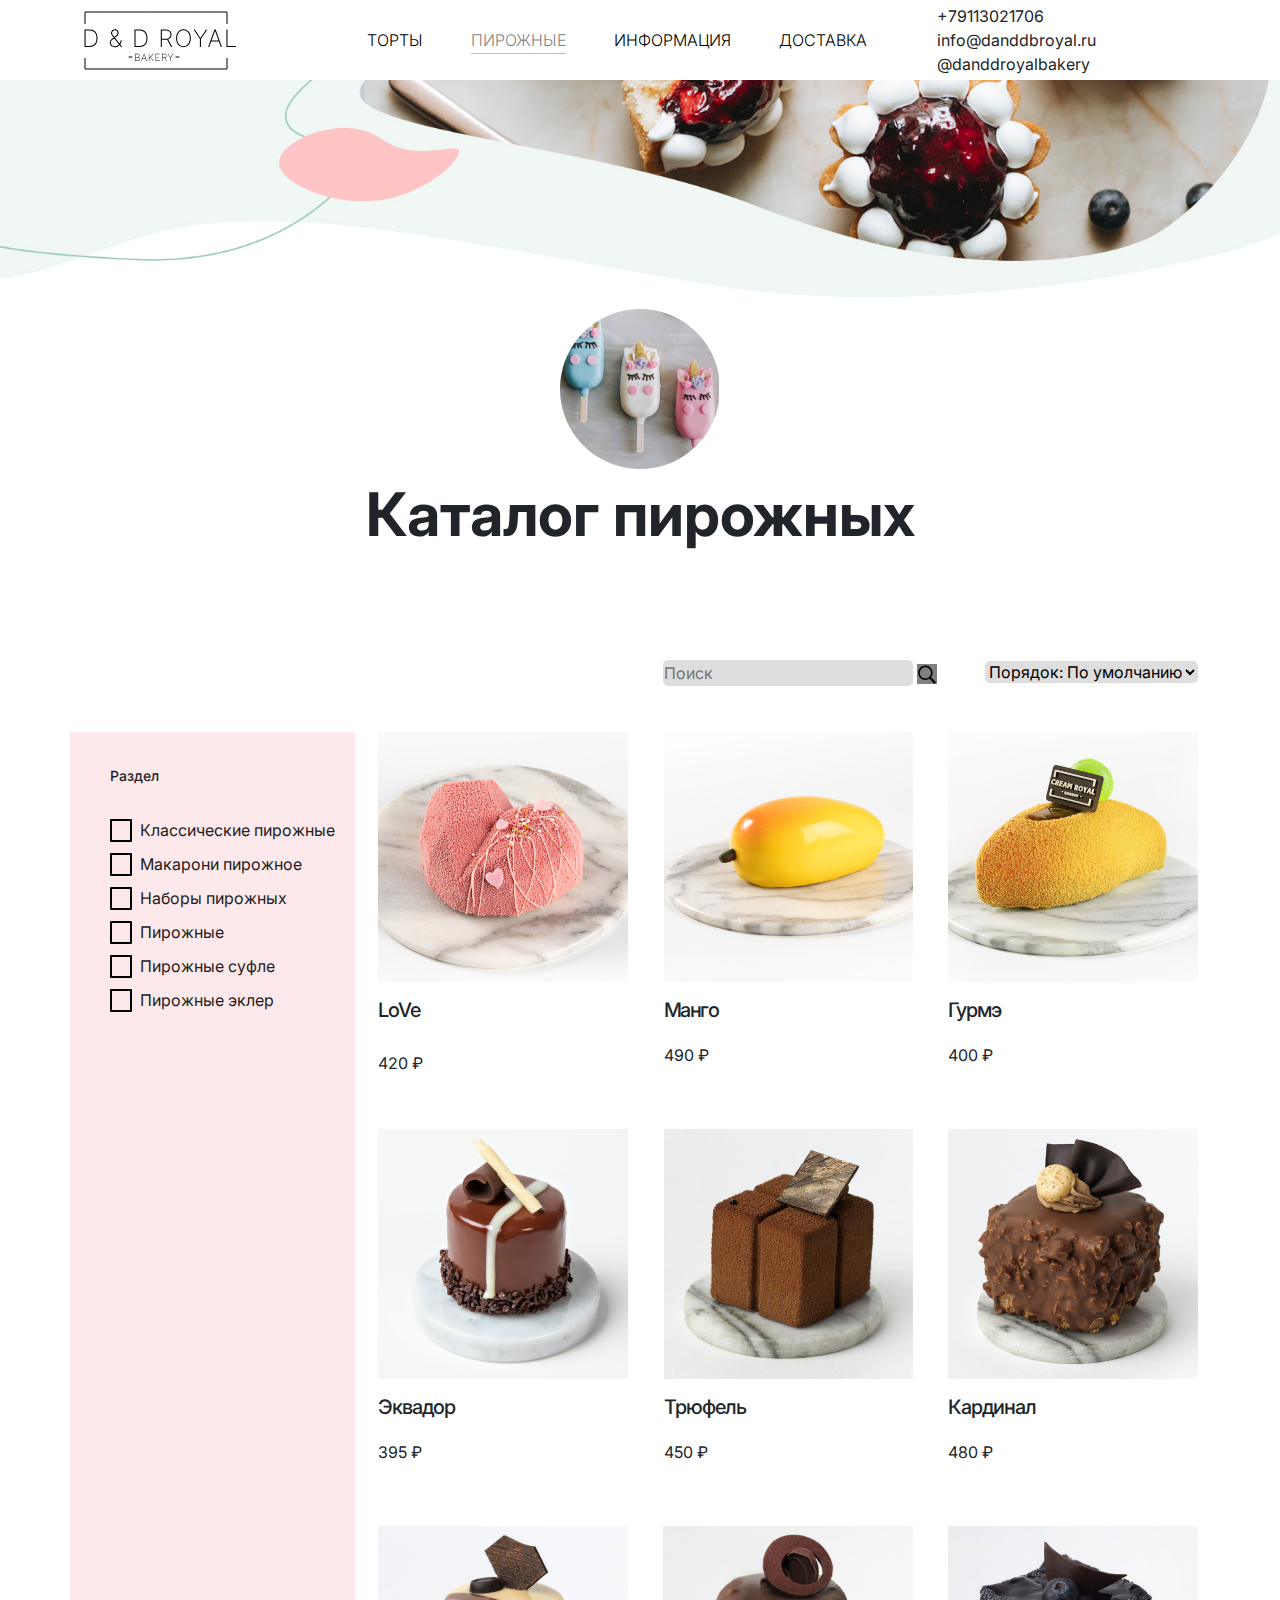
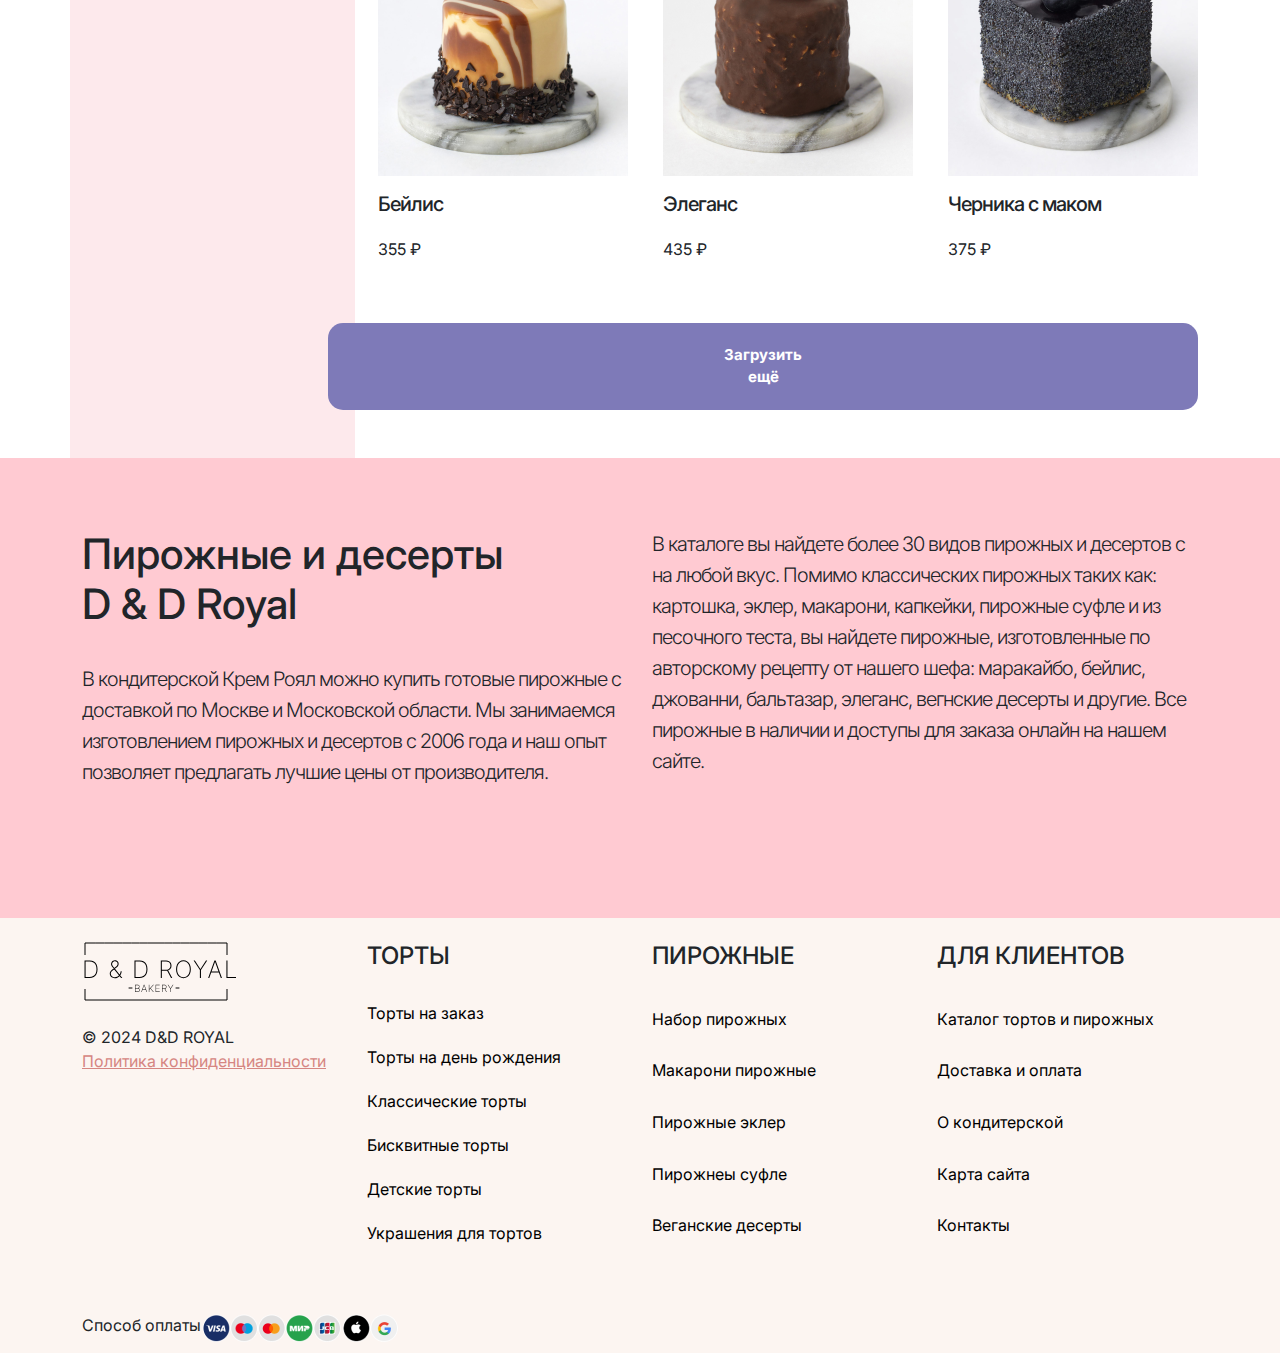
==== cakes.html @ 37ae40f9 "Add files via upload" ====
<!DOCTYPE html>
<html lang="ru">
	<head>
		<meta charset="UTF-8" />
		<meta name="viewport" content="width=device-width, initial-scale=1.0" />
		<title>Пирожные</title>
		<link rel="stylesheet" href="./css/bootstrap.css" />
		<link rel="stylesheet" href="./css/style.css" />
		<link rel="preconnect" href="https://fonts.googleapis.com" />
		<link rel="preconnect" href="https://fonts.gstatic.com" crossorigin />
		<link
			href="https://fonts.googleapis.com/css2?family=Inter:ital,opsz,wght@0,14..32,100..900;1,14..32,100..900&family=Montserrat:ital,wght@0,100..900;1,100..900&family=Poppins:wght@400;500;600;700&family=Roboto:ital,wght@0,100;0,300;0,400;0,500;0,700;0,900;1,100;1,300;1,400;1,500;1,700;1,900&display=swap"
			rel="stylesheet" />
		<link rel="preconnect" href="https://fonts.googleapis.com" />
		<link rel="preconnect" href="https://fonts.gstatic.com" crossorigin />
		<link
			href="https://fonts.googleapis.com/css2?family=Inter:ital,opsz,wght@0,14..32,100..900;1,14..32,100..900&display=swap"
			rel="stylesheet" />
		<style>
			body {
				margin: 0;
			}
		</style>
	</head>
	<body>
		<header>
			<nav>
				<div class="container">
					<div class="row py-1">
						<div class="col-3 align-content-center">
							<a href="index.html">
								<img src="./img/LOGO.svg" alt="" />
							</a>
						</div>
						<div class="col-6 d-flex">
							<div class="d-flex gap-xl-5">
								<a
									id="nav-tort"
									href="torts.html"
									class="text-black text-decoration-none align-content-center my-text fw-light position-relative nav__hover">
									<span id="nav-under-tort"></span> ТОРТЫ</a
								>
								<a
									id="nav-pir"
									href="cakes.html"
									class="text-black text-decoration-none align-content-center my-text fw-light position-relative nav__hover"
									><span id="nav-under-pir_pir"></span>ПИРОЖНЫЕ</a
								>
								<a
									id="nav-info"
									href="information.html"
									class="text-black text-decoration-none align-content-center my-text fw-light position-relative nav__hover"
									><span id="nav-under-info"></span>ИНФОРМАЦИЯ</a
								>
								<a
									id="nav-delivery"
									href="delivery.html"
									class="text-black text-decoration-none align-content-center my-text fw-light position-relative nav__hover"
									><span id="nav-under-delivery"></span>ДОСТАВКА</a
								>
							</div>
						</div>
						<div class="col-3 d-flex">
							<div class="d-grid">
								<p class="mb-0">+79113021706</p>
								<p class="mb-0">info@danddbroyal.ru</p>
								<p class="mb-0">@danddroyalbakery</p>
							</div>
							<div class="d-flex align-items-center justify-content-center ms-3">
								<a href="#!">
									<img src="./img/TG.svg" alt="" />
								</a>
							</div>
						</div>
					</div>
				</div>
			</nav>
		</header>

		<main>
			<div>
				<img class="img" src="img/bg_cakes.jpg" alt="" />
			</div>
			<div class="container">
				<div class="row">
					<div class="col-12 d-flex justify-content-center">
						<img src="img/cakes_title.png" alt="" />
					</div>
					<div class="col-12 fs-60px fw-bold d-flex justify-content-center">
						Каталог пирожных
					</div>

					<div class="col-12 d-flex justify-content-end gap-5 mt-101">
						<div class="">
							<input type="text" name="find" placeholder="Поиск" class="bg__input" />
							<svg
								xmlns="http://www.w3.org/2000/svg"
								x="0px"
								y="0px"
								width="20"
								height="20"
								viewBox="0 0 50 50"
								style="fill: #000000"
								class="svg">
								<path
									d="M 21 4 C 11.082241 4 3 12.082241 3 22 C 3 31.917759 11.082241 40 21 40 C 24.62177 40 27.99231 38.91393 30.820312 37.0625 L 43.378906 49.621094 L 47.621094 45.378906 L 35.224609 32.982422 C 37.581469 29.938384 39 26.13473 39 22 C 39 12.082241 30.917759 4 21 4 z M 21 8 C 28.756241 8 35 14.243759 35 22 C 35 29.756241 28.756241 36 21 36 C 13.243759 36 7 29.756241 7 22 C 7 14.243759 13.243759 8 21 8 z"></path>
							</svg>
						</div>
						<div class="mb-5">
							<select name="filter" id="#!" class="bg__cb">
								<option value="">Порядок: По умолчанию</option>
								<option value="">Цена: по возрастанию</option>
								<option value="">Цена: по убыванию</option>
								<option value="">Название: А-Я</option>
								<option value="">Название: Я-А</option>
								<option value="">Порядок: сперва новые</option>
								<option value="">Порядок: сперва старые</option>
							</select>
						</div>
					</div>
					<div class="col-3 bg-color__cake">
						<h6>Раздел</h6>
						<br />
						<input
							type="checkbox"
							name="bento"
							id="myCheckBox_bento"
							class="custom__cb" />
						<label for="myCheckBox_bento">Классические пирожные</label>
						<br />
						<input
							type="checkbox"
							name="biscuit"
							id="myCheckBox_biscuit"
							class="custom__cb" />
						<label for="myCheckBox_biscuit">Макарони пирожное</label>
						<br />
						<input
							type="checkbox"
							name="children"
							id="myCheckBox_children"
							class="custom__cb" />
						<label for="myCheckBox_children">Наборы пирожных</label>
						<br />
						<input
							type="checkbox"
							name="classic"
							id="myCheckBox_classic"
							class="custom__cb" />
						<label for="myCheckBox_classic">Пирожные</label>
						<br />
						<input
							type="checkbox"
							name="original"
							id="myCheckBox_original"
							class="custom__cb" />
						<label for="myCheckBox_original">Пирожные суфле</label>
						<br />
						<input
							type="checkbox"
							name="cake"
							id="myCheckBox_cake"
							class="custom__cb" />
						<label for="myCheckBox_cake">Пирожные эклер</label>
					</div>
					<div
						class="col-3 width_250 d-grid justify-content-end align-items text-left mb-5">
						<a
							href="#!"
							class="text-dark link-offset-2 link-underline link-underline-opacity-0 width_250">
							<img src="img/cakes_1.png" alt="" />
							<h5 class="mt-3 ls_5">LoVe</h5>
							<h6 class="pt-4 fw-normal">420 ₽</h6>
						</a>
					</div>
					<div
						class="col-3 width_250 d-grid justify-content-end align-items text-left mb-5">
						<a
							href="#!"
							class="text-dark link-offset-2 link-underline link-underline-opacity-0 width_250">
							<img src="img/cakes_2.png" alt="" />
							<h5 class="mt-3 ls_6">Манго</h5>
							<h6 class="mt-4 fw-normal mb-5">490 ₽</h6>
						</a>
					</div>
					<div
						class="col-3 width_250 d-grid justify-content-end align-items text-left mb-5">
						<a
							href="#!"
							class="text-dark link-offset-2 link-underline link-underline-opacity-0 width_250">
							<img src="img/cakes_3.png" alt="" />
							<h5 class="mt-3 ls_5">Гурмэ</h5>
							<h6 class="mt-4 fw-normal mb-5">400 ₽</h6>
						</a>
					</div>
					<div class="col-3 bg-color__cake"></div>
					<div
						class="col-3 width_250 d-grid justify-content-end align-items text-left mb-5">
						<a
							href="#!"
							class="text-dark link-offset-2 link-underline link-underline-opacity-0 width_250">
							<img src="img/cakes_4.png" alt="" />
							<h5 class="mt-3 ls_5">Эквадор</h5>
							<h6 class="mt-4 fw-normal mb-5">395 ₽</h6>
						</a>
					</div>
					<div
						class="col-3 width_250 d-grid justify-content-end align-items text-left mb-5">
						<a
							href="#!"
							class="text-dark link-offset-2 link-underline link-underline-opacity-0 width_250">
							<img src="img/cakes_5.png" alt="" />
							<h5 class="mt-3 ls_5">Трюфель</h5>
							<h6 class="mt-4 fw-normal mb-5">450 ₽</h6>
						</a>
					</div>
					<div
						class="col-3 width_250 d-grid justify-content-end align-items text-left mb-5">
						<a
							href="#!"
							class="text-dark link-offset-2 link-underline link-underline-opacity-0 width_250">
							<img src="img/cakes_6.png" alt="" />
							<h5 class="mt-3 ls_5">Кардинал</h5>
							<h6 class="mt-4 fw-normal mb-5">480 ₽</h6>
						</a>
					</div>
					<div class="col-3 bg-color__cake"></div>
					<div
						class="col-3 width_250 d-grid justify-content-end align-items text-left mb-5">
						<a
							href="#!"
							class="text-dark link-offset-2 link-underline link-underline-opacity-0 width_250">
							<img src="img/cakes_7.png" alt="" />
							<h5 class="mt-3 ls_5">Бейлис</h5>
							<h6 class="mt-4 fw-normal mb-5">355 ₽</h6>
						</a>
					</div>
					<div
						class="col-3 width_250 d-grid justify-content-end align-items text-left mb-5">
						<a
							href="#!"
							class="text-dark link-offset-2 link-underline link-underline-opacity-0 width_250">
							<img src="img/cakes_8.png" alt="" />
							<h5 class="mt-3 ls_5">Элеганс</h5>
							<h6 class="mt-4 fw-normal mb-5">435 ₽</h6>
						</a>
					</div>
					<div
						class="col-3 width_250 d-grid justify-content-end align-items text-left mb-5">
						<a
							href="#!"
							class="text-dark link-offset-2 link-underline link-underline-opacity-0 width_250">
							<img src="img/cakes_9.png" alt="" />
							<h5 class="mt-3 ls_5">Черника с маком</h5>
							<h6 class="mt-4 fw-normal mb-5">375 ₽</h6>
						</a>
					</div>
					<div class="col-3 bg-color__cake"></div>
					<div class="col-9 d-flex justify-content-end mb-5">
						<button class="btn_stil">Загрузить ещё</button>
					</div>
				</div>
			</div>
		</main>
		<section class="bg__ready pb-122">
			<div class="container">
				<div class="row">
					<div class="col-6">
						<h2 class="ready__title">Пирожные и десерты <br />D & D Royal</h2>
						<h5 class="ready__text__left fs-5 ls_5">
							В кондитерской Крем Роял можно купить готовые пирожные с доставкой по
							Москве и Московской области. Мы занимаемся изготовлением пирожных и
							десертов с 2006 года и наш опыт позволяет предлагать лучшие цены от
							производителя.
						</h5>
					</div>
					<div class="col-6">
						<h5 class="ready__text__right fs-5 ls_5">
							В каталоге вы найдете более 30 видов пирожных и десертов с на любой
							вкус. Помимо классических пирожных таких как: картошка, эклер, макарони,
							капкейки, пирожные суфле и из песочного теста, вы найдете пирожные,
							изготовленные по авторскому рецепту от нашего шефа: маракайбо, бейлис,
							джованни, бальтазар, элеганс, вегнские десерты и другие. Все пирожные в
							наличии и доступы для заказа онлайн на нашем сайте.
						</h5>
					</div>
				</div>
			</div>
		</section>
		<footer class="bg_footer pt-4">
			<div class="container">
				<div class="row">
					<div class="col-3">
						<a href="index.html">
							<img class="mb-4" src="./img/LOGO.svg" alt="" />
						</a>
						<p class="m-0">© 2024 D&D ROYAL</p>
						<a class="color__pol" href="#!">Политика конфиденциальности</a>
					</div>
					<div class="col-3 d-grid">
						<h4 class="mb-6">ТОРТЫ</h4>
						<a class="mb-7 text-black text-decoration-none" href="">Торты на заказ</a>
						<a class="mb-7 text-black text-decoration-none" href=""
							>Торты на день рождения</a
						>
						<a class="mb-7 text-black text-decoration-none" href=""
							>Классические торты</a
						>
						<a class="mb-7 text-black text-decoration-none" href="">Бисквитные торты</a>
						<a class="mb-7 text-black text-decoration-none" href="">Детские торты</a>
						<a class="mb-7 text-black text-decoration-none" href=""
							>Украшения для тортов</a
						>
					</div>
					<div class="col-3 d-grid">
						<h4>ПИРОЖНЫЕ</h4>
						<a class="text-black text-decoration-none" href="">Набор пирожных</a>
						<a class="text-black text-decoration-none" href="">Макарони пирожные</a>
						<a class="text-black text-decoration-none" href="">Пирожные эклер</a>
						<a class="text-black text-decoration-none" href="">Пирожнеы суфле</a>
						<a class="text-black text-decoration-none" href="">Веганские десерты</a>
					</div>
					<div class="col-3 d-grid">
						<h4>ДЛЯ КЛИЕНТОВ</h4>
						<a class="text-black text-decoration-none" href=""
							>Каталог тортов и пирожных</a
						>
						<a class="text-black text-decoration-none" href="">Доставка и оплата</a>
						<a class="text-black text-decoration-none" href="">О кондитерской</a>
						<a class="text-black text-decoration-none" href="">Карта сайта</a>
						<a class="text-black text-decoration-none" href="">Контакты</a>
					</div>
					<div class="col-12 d-flex mt-5">
						<p>Способ оплаты</p>
						<a href=""><img src="./img/pay.png" alt="" /></a>
					</div>
				</div>
			</div>
		</footer>
		<script src="./js/main.js"></script>
	</body>
</html>
---- css/style.css ----
.my-text {
	font-family: "Inter", sans-serif;
}

body {
	font-family: "Inter", sans-serif !important;
}

.text-xl-my {
	font-size: 64px;
}

.text-main {
	letter-spacing: 2px;
	line-height: 29px;
	color: #361d18;
	font-weight: 600;
}

.background-color {
	background-color: #b1afd8;
}

.button {
	background-color: #d68682;

	&:hover {
		transition: ease 0.5s;
		opacity: 0.7;

		transform: scale(2, 0.5);
	}
}

.ps-6 {
	padding-left: 80px !important;
}

.mt-189 {
	margin-top: 189px;
}

.mt-140 {
	margin-top: 140px;
}

.pb-164 {
	padding-bottom: 164px;
}

.img {
	top: 10px;
}

.underline-relative {
	position: relative;
}

.px-6 {
	padding-right: 92.5px;
	padding-left: 92.5px;
}

.underline-left {
	top: 60px;
	left: -90px;
	position: absolute;
	height: 3px;
	width: 276px;
	background-color: #7e7ab8;
}

.underline-right {
	top: 60px;
	left: -95px;
	position: absolute;
	height: 3px;
	width: 310px;
	background-color: #acacac;
}

.fw-light_css {
	font-weight: 300;
}

.nav__hover {
	position: relative;
	transition: opacity 0.3s ease;

	&:hover {
		opacity: 0.5;
	}
}

.underline__nav {
	transition: transform 0.5s ease;
	transition: opacity 0.5s ease;
	opacity: 0.1;
	position: absolute;
	top: 44px;
	left: 0px;
	height: 1px;
	background-color: #000000;
}

.test {
	display: none;
}

.pb-150 {
	padding-bottom: 150px;
}

.work__love__color {
	background-color: #fde9ec;
}

.pt-6 {
	padding-top: 81px;
}

.fs-7 {
	font-size: 48px;
	margin-bottom: 116px;
}

.fs-7px {
	font-size: 48px;
}

.me-6 {
	margin-right: 68px;
	margin-top: 20px;
}

.fs-16 {
	font-size: 16px;
}

.fs-24 {
	font-size: 24px;
}

.ms-100 {
	margin-left: 155px;
}

.me-100 {
	margin-right: 71px;
}

.mt-20 {
	margin-top: 20px !important;
}

.bottom-20 {
	top: -60px;
}

.pb-6 {
	padding-bottom: 60px;
}

.ms-150 {
	margin-left: 150px;
}

.mt-150 {
	margin-top: 180px;
}

.mt-60 {
	margin-top: 60px;
}

.pb-134 {
	padding-bottom: 134px;
}

.pos {
	left: 187px;
	top: -42px;
	padding-left: 34px;
	padding-right: 34px;
	padding-top: 25px;
	padding-bottom: 25px;
	border-radius: 100px;
}

.mt-101 {
	margin-top: 101px;
}

.create__cake {
	padding-right: 65px;
	padding-left: 65px;
	padding-top: 21px;
	padding-bottom: 21px;
	background-color: #7e7ab8;
	font-weight: bold;
	font-size: 15px;
	color: #fff;
	border-radius: 25px;
}

.pb-design {
	padding-bottom: 50px;
}

.pb-design_2 {
	padding-bottom: 59px;
}

.pb-design_3 {
	padding-bottom: 59px;
}

.mb-118 {
	margin-bottom: 118px;
}

.bg_color__nubmer {
	background-color: #ffcad2;
}
.input__tel {
	padding: 21px 456px 21px 24px;
	border-radius: 5px;
	border: none;
	background-color: #fff;
}

.input__btn {
	padding: 21px 56px;
	border-radius: 10px;
	border: none;
	background-color: #fff;
	font-weight: bold;
}

.pt-88 {
	padding-top: 88px;
}

.pb-79 {
	padding-bottom: 79px;
}

.mb-6 {
	margin-bottom: 30px;
}

.mb-7 {
	margin-bottom: 20px;
}

.color__pol {
	color: #d68682;
}

.img {
	width: 100%;
}

.fs-60px {
	font-size: 60px;
}

.svg {
	background-color: gray;
}

.bg__input {
	background-color: rgba(190, 190, 190, 0.5);
	border: 0px;
	padding: 1px 1px;
	border-radius: 5px;
}

.bg__cb {
	background-color: rgba(190, 190, 190, 0.5);
	border: 0px;

	border-radius: 5px;
}

.bg-color__cake {
	background-color: #fde9ec;
}

.custom__cb {
	display: none;
}

.custom__cb + label {
	margin-left: 28px;
	position: relative;
	padding-left: 30px;
	height: 10px;
	display: flex;
	align-items: center;
	color: #222121;
	cursor: pointer;
	user-select: none;
}

.custom__cb + label:before {
	content: "";
	position: absolute;
	left: 0;
	top: -1;
	width: 1.4em;
	height: 1.4em;
	border: 2px solid #000000;
	border-radius: 1px;
}

.custom__cb:checked + label::before {
	border-color: #222121;
	background-image: url(/img/check.svg);
	background-size: contain;
}

.bg-color__cake > h6 {
	margin-top: 36px;
	margin-bottom: 17px;
	margin-left: 28px;
	font-size: 14px;
	font-weight: 500;
}

.ls_5 {
	letter-spacing: -1px;
}

.ls_6 {
	letter-spacing: -1.6px;
}

.btn_stil {
	background-color: #7e7ab8;
	color: #ffffff;
	font-weight: bold;
	font-size: 15px;
	padding: 21px 396px;
	border: none;
	border-radius: 15px;
}

.bg__ready {
	background-color: #ffcad2;
}

.ready__title {
	margin-top: 71px;
	font-size: 42px;
}

.ready__text__left {
	text-align: left;
	line-height: 155%;
	margin-top: 35px;
	font-size: 20px;
	font-weight: 300;
}

.ready__text__right {
	margin-top: 71px;
	line-height: 155%;
	font-size: 20px;
	font-weight: 300;
}

.pb-122 {
	padding-bottom: 122px;
}

.width_250 {
	height: 349px;
}

.mt-280 {
	margin-top: 280px;
}

.fz-52 {
	font-size: 52px;
	font-weight: bold;
	letter-spacing: 3%;
	line-height: 70px;
}

.mb-80 {
	margin-bottom: 40px;
}

.we__proiz {
	font-size: 22px;
	color: #fff;
	font-weight: 200;
	margin-bottom: 104px;
	line-height: 40px;
}

.btn__info {
	text-decoration: none;
	color: #fff;
	border: 1px solid white;
	border-radius: 10px;
	padding: 18px 60px;
	font-size: 15px;
	font-weight: 300;
}

.mb-157 {
	margin-bottom: 157px;
}

.mt-148 {
	margin-top: 148px;
}

.mt-218 {
	margin-top: 218px;
}

.mr-150 {
	margin-right: 150px;
}

.mb-28 {
	margin-bottom: 28px;
}

.mt-27 {
	margin-top: 28px;
}

.mt-220 {
	margin-top: 220px;
}

.img_bottom {
	left: 120px;
	top: 380px;
}

.img_right {
	top: 100px;
	left: 370px;
}

.mt-128 {
	margin-top: 128px;
}

.mb-180 {
	margin-bottom: 180px;
}

.bg_footer {
	background-color: #f8e6da62;
}

.mt-180 {
	margin-top: 180px;
}

.mt-74 {
	margin-top: 74px;
}

/*		MODAL		*/
.cakes__title {
	font-size: 24px;
	font-weight: bold;
	letter-spacing: 0px;
}

.cakes__article {
	font-size: 14px;
	color: gray;
	font-weight: 300;
}

.cakes__costs {
	font-size: 20px;
	font-weight: 300;
}

.cakes__btn {
	background-color: #7e7ab8;
	border: 0;
	border-radius: 25px;
	padding: 15px 30px;
	color: #fff;
	font-weight: bold;
	font-size: 14px;
}

.cakes__title__text {
	font-size: 16px;
	font-weight: 300;
	letter-spacing: -1px;
}

.cakes__ves {
	font-size: 16px;
	font-weight: bold;
	letter-spacing: -1px;
}

.cakes__text__bzh {
	font-size: 16px;
	font-weight: 300;
}

.cakes__sotav {
	font-size: 14px;
	font-weight: bold;
	letter-spacing: -1px;
}

.cakes__sostav__text {
	font-size: 14px;
	font-weight: 300;
	letter-spacing: 0;
	color: black;
}
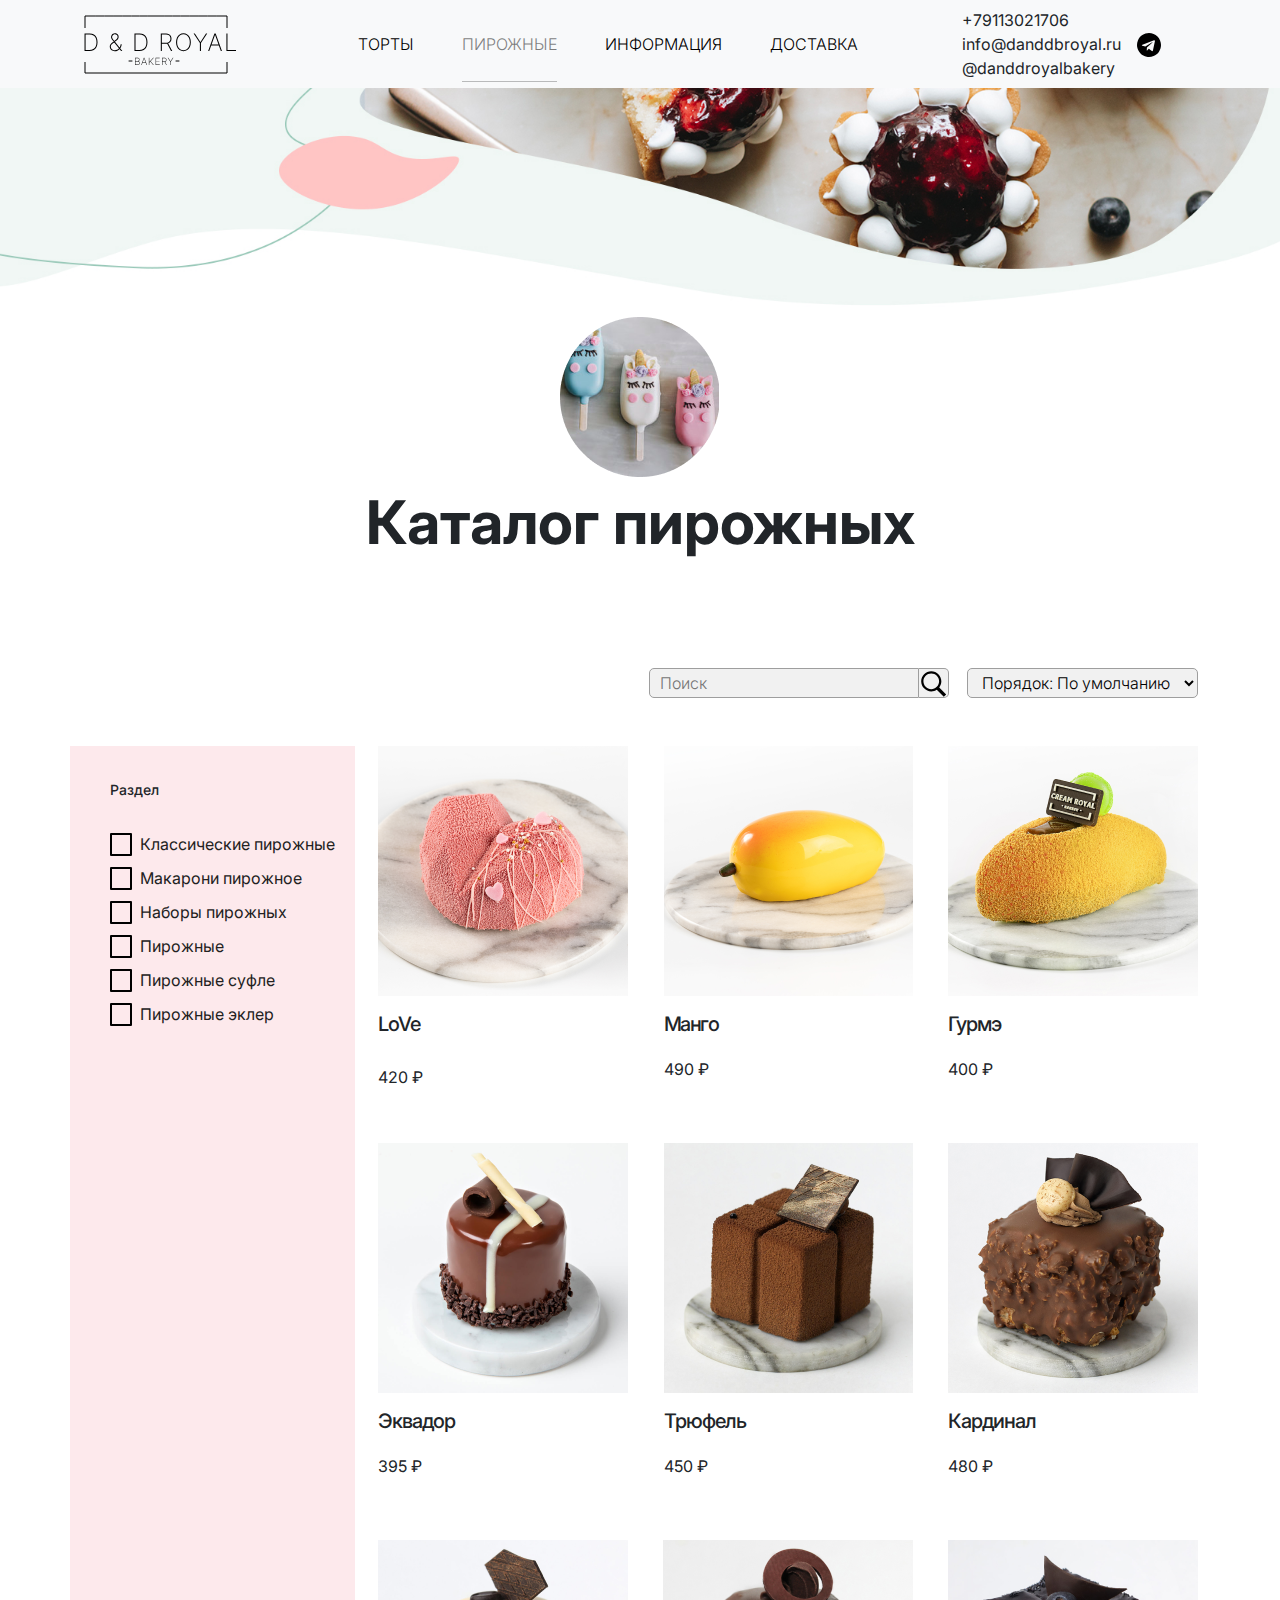
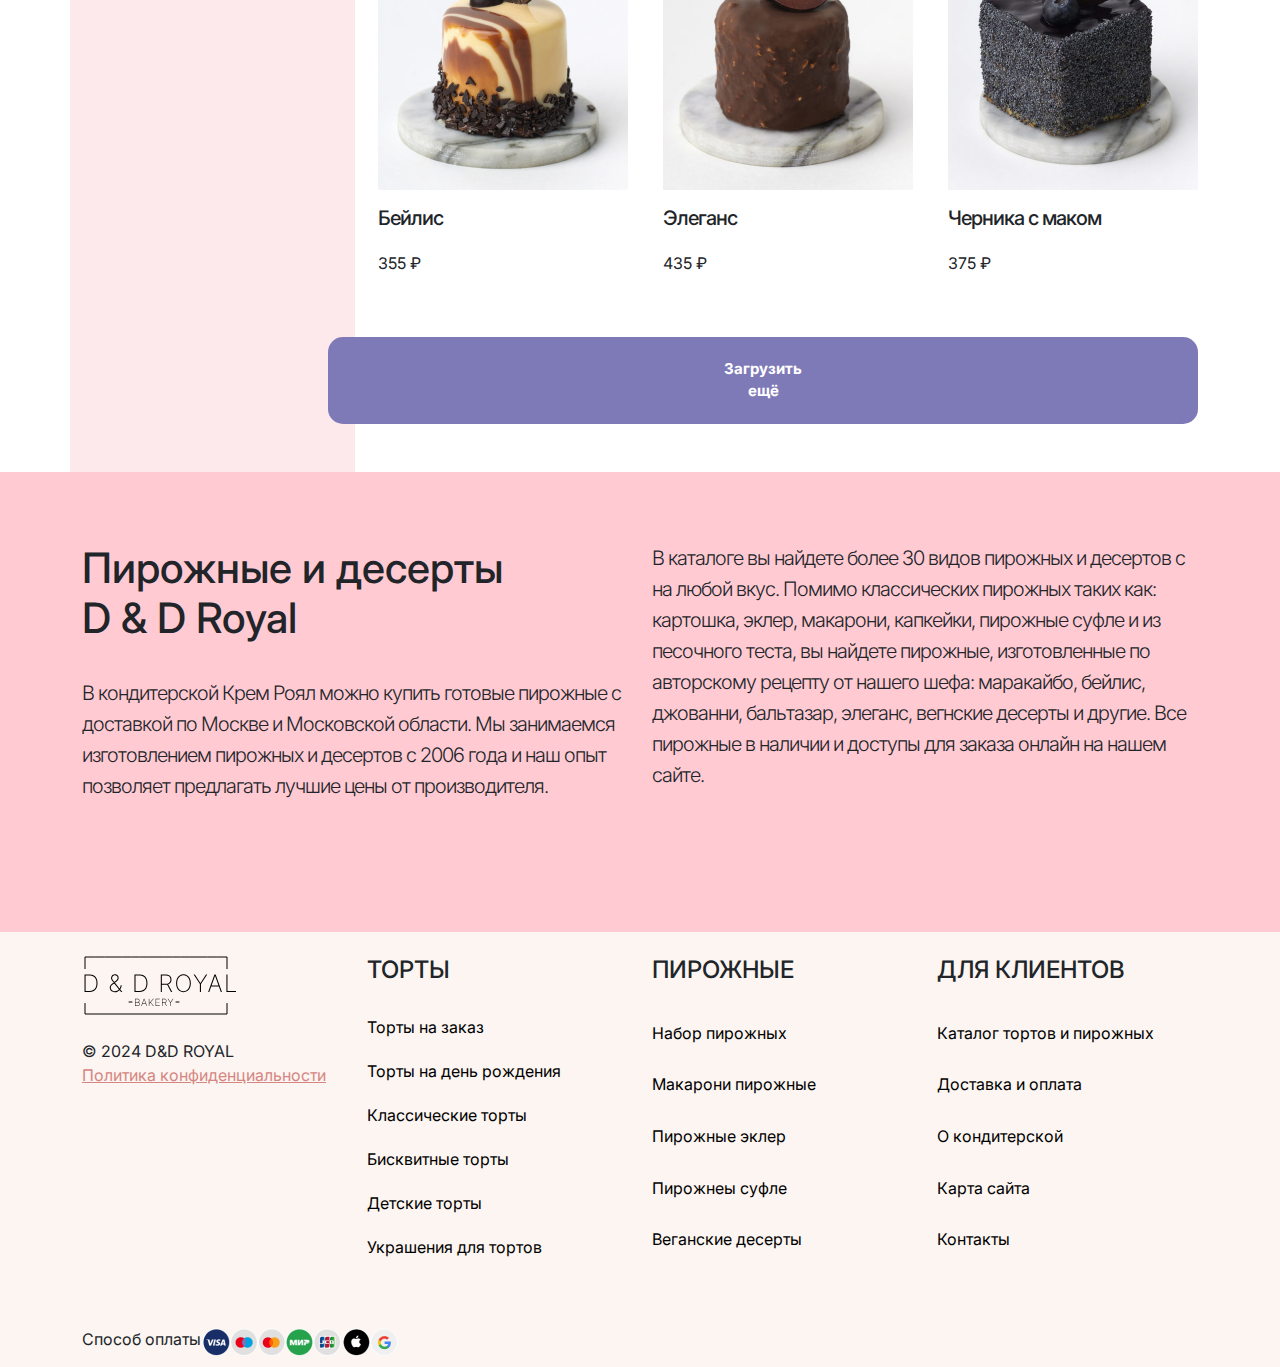
==== commit 9dce19c2: "Add files via upload" ====
--- a/cakes.html
+++ b/cakes.html
@@ -24,52 +24,74 @@
 	</head>
 	<body>
 		<header>
-			<nav>
-				<div class="container">
-					<div class="row py-1">
-						<div class="col-3 align-content-center">
-							<a href="index.html">
-								<img src="./img/LOGO.svg" alt="" />
-							</a>
+			<nav class="navbar navbar-expand-lg bg-light">
+				<div class="container-fluid container">
+					<a class="navbar-brand" href="index.html">
+						<img src="./img/LOGO.svg" alt="" />
+					</a>
+					<button
+						class="navbar-toggler"
+						type="button"
+						data-bs-toggle="collapse"
+						data-bs-target="#navbarSupportedContent"
+						aria-controls="navbarSupportedContent"
+						aria-expanded="false"
+						aria-label="Переключатель навигации">
+						<span class="navbar-toggler-icon"></span>
+					</button>
+					<div class="collapse navbar-collapse" id="navbarSupportedContent">
+						<div class="mx-auto">
+							<ul class="navbar-nav gap-5">
+								<li class="nav-item d-flex justify-content-center">
+									<a
+										aria-current="page"
+										id="nav-tort"
+										href="torts.html"
+										class="active text-black text-decoration-none align-content-center my-text fw-light position-relative nav__hover">
+										<span id="nav-under-tort"></span> ТОРТЫ</a
+									>
+								</li>
+								<li class="nav-item d-flex justify-content-center">
+									<a
+										aria-current="page"
+										id="nav-pir"
+										href="cakes.html"
+										class="active text-black text-decoration-none align-content-center my-text fw-light position-relative nav__hover"
+										><span id="nav-under-pir_pir"></span>ПИРОЖНЫЕ</a
+									>
+								</li>
+								<li class="nav-item d-flex justify-content-center">
+									<a
+										aria-current="page"
+										id="nav-info"
+										href="information.html"
+										class="active text-black text-decoration-none align-content-center my-text fw-light position-relative nav__hover"
+										><span id="nav-under-info"></span>ИНФОРМАЦИЯ</a
+									>
+								</li>
+								<li class="nav-item d-flex justify-content-center">
+									<a
+										aria-current="page"
+										id="nav-delivery"
+										href="delivery.html"
+										class="active text-black text-decoration-none align-content-center my-text fw-light position-relative nav__hover"
+										><span id="nav-under-delivery"></span>ДОСТАВКА</a
+									>
+								</li>
+							</ul>
 						</div>
-						<div class="col-6 d-flex">
-							<div class="d-flex gap-xl-5">
-								<a
-									id="nav-tort"
-									href="torts.html"
-									class="text-black text-decoration-none align-content-center my-text fw-light position-relative nav__hover">
-									<span id="nav-under-tort"></span> ТОРТЫ</a
-								>
-								<a
-									id="nav-pir"
-									href="cakes.html"
-									class="text-black text-decoration-none align-content-center my-text fw-light position-relative nav__hover"
-									><span id="nav-under-pir_pir"></span>ПИРОЖНЫЕ</a
-								>
-								<a
-									id="nav-info"
-									href="information.html"
-									class="text-black text-decoration-none align-content-center my-text fw-light position-relative nav__hover"
-									><span id="nav-under-info"></span>ИНФОРМАЦИЯ</a
-								>
-								<a
-									id="nav-delivery"
-									href="delivery.html"
-									class="text-black text-decoration-none align-content-center my-text fw-light position-relative nav__hover"
-									><span id="nav-under-delivery"></span>ДОСТАВКА</a
-								>
-							</div>
-						</div>
-						<div class="col-3 d-flex">
-							<div class="d-grid">
-								<p class="mb-0">+79113021706</p>
-								<p class="mb-0">info@danddbroyal.ru</p>
-								<p class="mb-0">@danddroyalbakery</p>
-							</div>
-							<div class="d-flex align-items-center justify-content-center ms-3">
-								<a href="#!">
-									<img src="./img/TG.svg" alt="" />
-								</a>
+						<div class="col-3 info">
+							<div class="d-flex">
+								<div class="d-grid">
+									<p class="mb-0">+79113021706</p>
+									<p class="mb-0">info@danddbroyal.ru</p>
+									<p class="mb-0">@danddroyalbakery</p>
+								</div>
+								<div class="d-flex align-items-center justify-content-center ms-3">
+									<a href="#!">
+										<img src="./img/TG.svg" alt="" />
+									</a>
+								</div>
 							</div>
 						</div>
 					</div>
@@ -101,7 +123,7 @@
 								height="20"
 								viewBox="0 0 50 50"
 								style="fill: #000000"
-								class="svg">
+								class="bg__input__svg">
 								<path
 									d="M 21 4 C 11.082241 4 3 12.082241 3 22 C 3 31.917759 11.082241 40 21 40 C 24.62177 40 27.99231 38.91393 30.820312 37.0625 L 43.378906 49.621094 L 47.621094 45.378906 L 35.224609 32.982422 C 37.581469 29.938384 39 26.13473 39 22 C 39 12.082241 30.917759 4 21 4 z M 21 8 C 28.756241 8 35 14.243759 35 22 C 35 29.756241 28.756241 36 21 36 C 13.243759 36 7 29.756241 7 22 C 7 14.243759 13.243759 8 21 8 z"></path>
 							</svg>
@@ -338,5 +360,6 @@
 			</div>
 		</footer>
 		<script src="./js/main.js"></script>
+		<script src="https://cdn.jsdelivr.net/npm/bootstrap@5.2.3/dist/js/bootstrap.bundle.min.js"></script>
 	</body>
 </html>
--- a/css/style.css
+++ b/css/style.css
@@ -137,6 +137,10 @@
 	font-size: 16px;
 }
 
+.fs-18 {
+	font-size: 18px;
+}
+
 .fs-24 {
 	font-size: 24px;
 }
@@ -188,7 +192,7 @@
 }
 
 .mt-101 {
-	margin-top: 101px;
+	margin-top: 101px !important;
 }
 
 .create__cake {
@@ -218,6 +222,21 @@
 .mb-118 {
 	margin-bottom: 118px;
 }
+.mb-100 {
+	margin-bottom: 100px;
+}
+
+.mb-237 {
+	margin-bottom: 237px;
+}
+
+.lh-160 {
+	line-height: 160%;
+}
+
+.fs-26 {
+	font-size: 26px;
+}
 
 .bg_color__nubmer {
 	background-color: #ffcad2;
@@ -265,22 +284,34 @@
 	font-size: 60px;
 }
 
-.svg {
-	background-color: gray;
-}
-
 .bg__input {
-	background-color: rgba(190, 190, 190, 0.5);
-	border: 0px;
-	padding: 1px 1px;
+	background-color: rgba(237, 237, 237, 0.796);
+	border: 1px solid rgb(158, 158, 158);
+	padding: 2px 10px;
+	border-start-start-radius: 5px;
+	border-end-start-radius: 5px;
+	font-weight: 300;
+}
+
+.bg__input__svg {
+	background-color: rgba(237, 237, 237, 0.796);
+	position: absolute;
+	width: 30px;
+	height: 30px;
+	border-right: 1px solid rgb(158, 158, 158);
+	border-top: 1px solid rgb(158, 158, 158);
+	border-bottom: 1px solid rgb(158, 158, 158);
+	border-end-end-radius: 5px;
+	border-start-end-radius: 5px;
+}
+
+.bg__cb {
+	background-color: rgba(237, 237, 237, 0.796);
+	border: 1px solid rgb(158, 158, 158);
+	padding: 2px 10px;
 	border-radius: 5px;
-}
-
-.bg__cb {
-	background-color: rgba(190, 190, 190, 0.5);
-	border: 0px;
-
-	border-radius: 5px;
+	font-weight: 300;
+	height: 30px;
 }
 
 .bg-color__cake {
@@ -332,6 +363,13 @@
 	letter-spacing: -1px;
 }
 
+.ls-2 {
+	letter-spacing: 2px;
+}
+
+.sp-4 {
+	word-spacing: 4px;
+}
 .ls_6 {
 	letter-spacing: -1.6px;
 }
@@ -427,6 +465,10 @@
 	margin-right: 150px;
 }
 
+.mb-57 {
+	margin-bottom: 57px;
+}
+
 .mb-28 {
 	margin-bottom: 28px;
 }
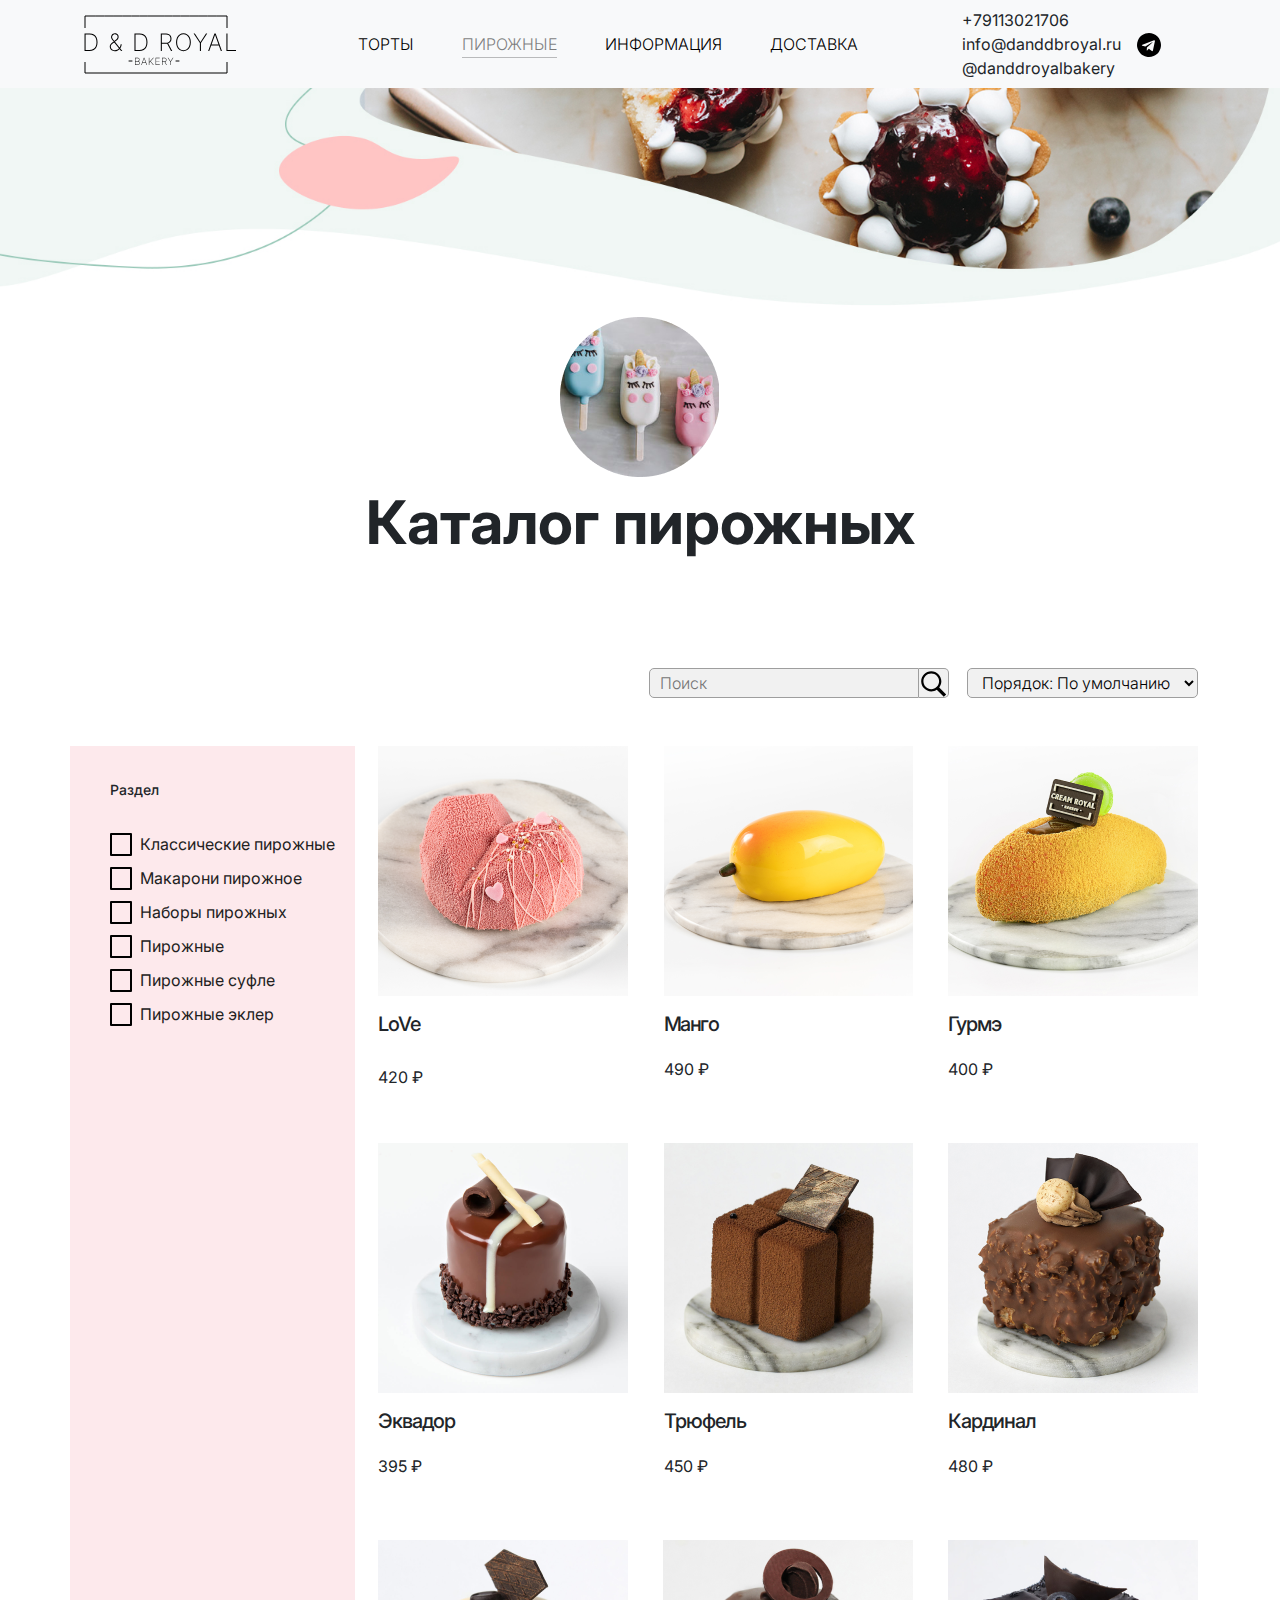
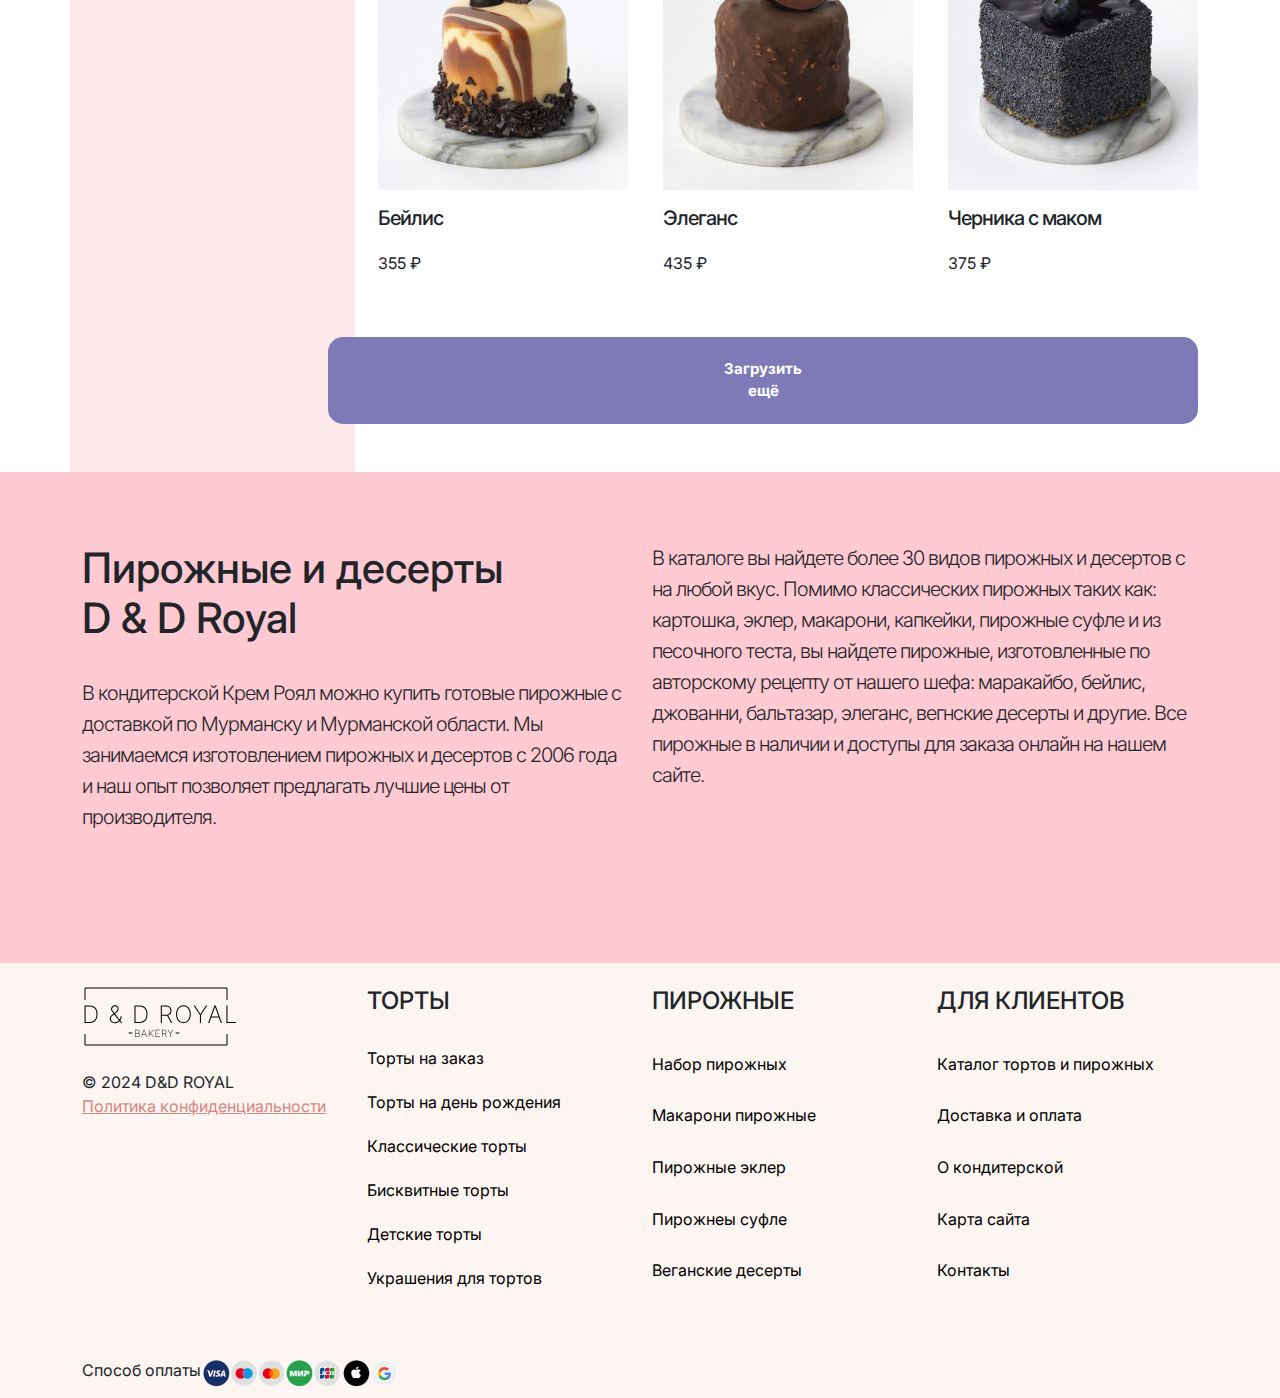
==== commit a1591c86: "Add files via upload" ====
--- a/cakes.html
+++ b/cakes.html
@@ -1,365 +1,425 @@
 <!DOCTYPE html>
 <html lang="ru">
-	<head>
-		<meta charset="UTF-8" />
-		<meta name="viewport" content="width=device-width, initial-scale=1.0" />
-		<title>Пирожные</title>
-		<link rel="stylesheet" href="./css/bootstrap.css" />
-		<link rel="stylesheet" href="./css/style.css" />
-		<link rel="preconnect" href="https://fonts.googleapis.com" />
-		<link rel="preconnect" href="https://fonts.gstatic.com" crossorigin />
-		<link
-			href="https://fonts.googleapis.com/css2?family=Inter:ital,opsz,wght@0,14..32,100..900;1,14..32,100..900&family=Montserrat:ital,wght@0,100..900;1,100..900&family=Poppins:wght@400;500;600;700&family=Roboto:ital,wght@0,100;0,300;0,400;0,500;0,700;0,900;1,100;1,300;1,400;1,500;1,700;1,900&display=swap"
-			rel="stylesheet" />
-		<link rel="preconnect" href="https://fonts.googleapis.com" />
-		<link rel="preconnect" href="https://fonts.gstatic.com" crossorigin />
-		<link
-			href="https://fonts.googleapis.com/css2?family=Inter:ital,opsz,wght@0,14..32,100..900;1,14..32,100..900&display=swap"
-			rel="stylesheet" />
-		<style>
-			body {
-				margin: 0;
-			}
-		</style>
-	</head>
-	<body>
-		<header>
-			<nav class="navbar navbar-expand-lg bg-light">
-				<div class="container-fluid container">
-					<a class="navbar-brand" href="index.html">
-						<img src="./img/LOGO.svg" alt="" />
-					</a>
-					<button
-						class="navbar-toggler"
-						type="button"
-						data-bs-toggle="collapse"
-						data-bs-target="#navbarSupportedContent"
-						aria-controls="navbarSupportedContent"
-						aria-expanded="false"
-						aria-label="Переключатель навигации">
-						<span class="navbar-toggler-icon"></span>
-					</button>
-					<div class="collapse navbar-collapse" id="navbarSupportedContent">
-						<div class="mx-auto">
-							<ul class="navbar-nav gap-5">
-								<li class="nav-item d-flex justify-content-center">
-									<a
-										aria-current="page"
-										id="nav-tort"
-										href="torts.html"
-										class="active text-black text-decoration-none align-content-center my-text fw-light position-relative nav__hover">
-										<span id="nav-under-tort"></span> ТОРТЫ</a
-									>
-								</li>
-								<li class="nav-item d-flex justify-content-center">
-									<a
-										aria-current="page"
-										id="nav-pir"
-										href="cakes.html"
-										class="active text-black text-decoration-none align-content-center my-text fw-light position-relative nav__hover"
-										><span id="nav-under-pir_pir"></span>ПИРОЖНЫЕ</a
-									>
-								</li>
-								<li class="nav-item d-flex justify-content-center">
-									<a
-										aria-current="page"
-										id="nav-info"
-										href="information.html"
-										class="active text-black text-decoration-none align-content-center my-text fw-light position-relative nav__hover"
-										><span id="nav-under-info"></span>ИНФОРМАЦИЯ</a
-									>
-								</li>
-								<li class="nav-item d-flex justify-content-center">
-									<a
-										aria-current="page"
-										id="nav-delivery"
-										href="delivery.html"
-										class="active text-black text-decoration-none align-content-center my-text fw-light position-relative nav__hover"
-										><span id="nav-under-delivery"></span>ДОСТАВКА</a
-									>
-								</li>
-							</ul>
-						</div>
-						<div class="col-3 info">
-							<div class="d-flex">
-								<div class="d-grid">
-									<p class="mb-0">+79113021706</p>
-									<p class="mb-0">info@danddbroyal.ru</p>
-									<p class="mb-0">@danddroyalbakery</p>
-								</div>
-								<div class="d-flex align-items-center justify-content-center ms-3">
-									<a href="#!">
-										<img src="./img/TG.svg" alt="" />
-									</a>
-								</div>
-							</div>
-						</div>
-					</div>
-				</div>
-			</nav>
-		</header>
+  <head>
+    <meta charset="UTF-8" />
+    <meta name="viewport" content="width=device-width, initial-scale=1.0" />
+    <title>Пирожные</title>
+    <link rel="stylesheet" href="./css/bootstrap.css" />
+    <link rel="stylesheet" href="./css/style.css" />
+    <link rel="preconnect" href="https://fonts.googleapis.com" />
+    <link rel="preconnect" href="https://fonts.gstatic.com" crossorigin />
+    <link
+      href="https://fonts.googleapis.com/css2?family=Inter:ital,opsz,wght@0,14..32,100..900;1,14..32,100..900&family=Montserrat:ital,wght@0,100..900;1,100..900&family=Poppins:wght@400;500;600;700&family=Roboto:ital,wght@0,100;0,300;0,400;0,500;0,700;0,900;1,100;1,300;1,400;1,500;1,700;1,900&display=swap"
+      rel="stylesheet"
+    />
+    <link rel="preconnect" href="https://fonts.googleapis.com" />
+    <link rel="preconnect" href="https://fonts.gstatic.com" crossorigin />
+    <link
+      href="https://fonts.googleapis.com/css2?family=Inter:ital,opsz,wght@0,14..32,100..900;1,14..32,100..900&display=swap"
+      rel="stylesheet"
+    />
+    <style>
+      body {
+        margin: 0;
+      }
+    </style>
+  </head>
+  <body>
+    <header>
+      <nav class="navbar navbar-expand-lg bg-light">
+        <div class="container-fluid container">
+          <a class="navbar-brand" href="index.html">
+            <img src="./img/LOGO.svg" alt="" />
+          </a>
+          <button
+            class="navbar-toggler"
+            type="button"
+            data-bs-toggle="collapse"
+            data-bs-target="#navbarSupportedContent"
+            aria-controls="navbarSupportedContent"
+            aria-expanded="false"
+            aria-label="Переключатель навигации"
+          >
+            <span class="navbar-toggler-icon"></span>
+          </button>
+          <div class="collapse navbar-collapse" id="navbarSupportedContent">
+            <div class="mx-auto">
+              <ul class="navbar-nav gap-5">
+                <li class="nav-item d-flex justify-content-center">
+                  <a
+                    aria-current="page"
+                    id="nav-tort"
+                    href="torts.html"
+                    class="active text-black text-decoration-none align-content-center my-text fw-light position-relative nav__hover"
+                  >
+                    <span id="nav-under-tort"></span> ТОРТЫ</a
+                  >
+                </li>
+                <li class="nav-item d-flex justify-content-center">
+                  <a
+                    aria-current="page"
+                    id="nav-pir"
+                    href="cakes.html"
+                    class="active text-black text-decoration-none align-content-center my-text fw-light position-relative nav__hover"
+                    ><span id="nav-under-pir_pir"></span>ПИРОЖНЫЕ</a
+                  >
+                </li>
+                <li class="nav-item d-flex justify-content-center">
+                  <a
+                    aria-current="page"
+                    id="nav-info"
+                    href="information.html"
+                    class="active text-black text-decoration-none align-content-center my-text fw-light position-relative nav__hover"
+                    ><span id="nav-under-info"></span>ИНФОРМАЦИЯ</a
+                  >
+                </li>
+                <li class="nav-item d-flex justify-content-center">
+                  <a
+                    aria-current="page"
+                    id="nav-delivery"
+                    href="delivery.html"
+                    class="active text-black text-decoration-none align-content-center my-text fw-light position-relative nav__hover"
+                    ><span id="nav-under-delivery"></span>ДОСТАВКА</a
+                  >
+                </li>
+              </ul>
+            </div>
+            <div class="col-3 info">
+              <div class="d-flex">
+                <div class="d-grid">
+                  <p class="mb-0">+79113021706</p>
+                  <p class="mb-0">info@danddbroyal.ru</p>
+                  <p class="mb-0">@danddroyalbakery</p>
+                </div>
+                <div
+                  class="d-flex align-items-center justify-content-center ms-3"
+                >
+                  <a href="#!">
+                    <img src="./img/TG.svg" alt="" />
+                  </a>
+                </div>
+              </div>
+            </div>
+          </div>
+        </div>
+      </nav>
+    </header>
 
-		<main>
-			<div>
-				<img class="img" src="img/bg_cakes.jpg" alt="" />
-			</div>
-			<div class="container">
-				<div class="row">
-					<div class="col-12 d-flex justify-content-center">
-						<img src="img/cakes_title.png" alt="" />
-					</div>
-					<div class="col-12 fs-60px fw-bold d-flex justify-content-center">
-						Каталог пирожных
-					</div>
+    <main>
+      <div>
+        <img class="img" src="img/bg_cakes.jpg" alt="" />
+      </div>
+      <div class="container">
+        <div class="row">
+          <div class="col-12 d-flex justify-content-center">
+            <img src="img/cakes_title.png" alt="" />
+          </div>
+          <div class="col-12 fs-60px fw-bold d-flex justify-content-center">
+            Каталог пирожных
+          </div>
 
-					<div class="col-12 d-flex justify-content-end gap-5 mt-101">
-						<div class="">
-							<input type="text" name="find" placeholder="Поиск" class="bg__input" />
-							<svg
-								xmlns="http://www.w3.org/2000/svg"
-								x="0px"
-								y="0px"
-								width="20"
-								height="20"
-								viewBox="0 0 50 50"
-								style="fill: #000000"
-								class="bg__input__svg">
-								<path
-									d="M 21 4 C 11.082241 4 3 12.082241 3 22 C 3 31.917759 11.082241 40 21 40 C 24.62177 40 27.99231 38.91393 30.820312 37.0625 L 43.378906 49.621094 L 47.621094 45.378906 L 35.224609 32.982422 C 37.581469 29.938384 39 26.13473 39 22 C 39 12.082241 30.917759 4 21 4 z M 21 8 C 28.756241 8 35 14.243759 35 22 C 35 29.756241 28.756241 36 21 36 C 13.243759 36 7 29.756241 7 22 C 7 14.243759 13.243759 8 21 8 z"></path>
-							</svg>
-						</div>
-						<div class="mb-5">
-							<select name="filter" id="#!" class="bg__cb">
-								<option value="">Порядок: По умолчанию</option>
-								<option value="">Цена: по возрастанию</option>
-								<option value="">Цена: по убыванию</option>
-								<option value="">Название: А-Я</option>
-								<option value="">Название: Я-А</option>
-								<option value="">Порядок: сперва новые</option>
-								<option value="">Порядок: сперва старые</option>
-							</select>
-						</div>
-					</div>
-					<div class="col-3 bg-color__cake">
-						<h6>Раздел</h6>
-						<br />
-						<input
-							type="checkbox"
-							name="bento"
-							id="myCheckBox_bento"
-							class="custom__cb" />
-						<label for="myCheckBox_bento">Классические пирожные</label>
-						<br />
-						<input
-							type="checkbox"
-							name="biscuit"
-							id="myCheckBox_biscuit"
-							class="custom__cb" />
-						<label for="myCheckBox_biscuit">Макарони пирожное</label>
-						<br />
-						<input
-							type="checkbox"
-							name="children"
-							id="myCheckBox_children"
-							class="custom__cb" />
-						<label for="myCheckBox_children">Наборы пирожных</label>
-						<br />
-						<input
-							type="checkbox"
-							name="classic"
-							id="myCheckBox_classic"
-							class="custom__cb" />
-						<label for="myCheckBox_classic">Пирожные</label>
-						<br />
-						<input
-							type="checkbox"
-							name="original"
-							id="myCheckBox_original"
-							class="custom__cb" />
-						<label for="myCheckBox_original">Пирожные суфле</label>
-						<br />
-						<input
-							type="checkbox"
-							name="cake"
-							id="myCheckBox_cake"
-							class="custom__cb" />
-						<label for="myCheckBox_cake">Пирожные эклер</label>
-					</div>
-					<div
-						class="col-3 width_250 d-grid justify-content-end align-items text-left mb-5">
-						<a
-							href="#!"
-							class="text-dark link-offset-2 link-underline link-underline-opacity-0 width_250">
-							<img src="img/cakes_1.png" alt="" />
-							<h5 class="mt-3 ls_5">LoVe</h5>
-							<h6 class="pt-4 fw-normal">420 ₽</h6>
-						</a>
-					</div>
-					<div
-						class="col-3 width_250 d-grid justify-content-end align-items text-left mb-5">
-						<a
-							href="#!"
-							class="text-dark link-offset-2 link-underline link-underline-opacity-0 width_250">
-							<img src="img/cakes_2.png" alt="" />
-							<h5 class="mt-3 ls_6">Манго</h5>
-							<h6 class="mt-4 fw-normal mb-5">490 ₽</h6>
-						</a>
-					</div>
-					<div
-						class="col-3 width_250 d-grid justify-content-end align-items text-left mb-5">
-						<a
-							href="#!"
-							class="text-dark link-offset-2 link-underline link-underline-opacity-0 width_250">
-							<img src="img/cakes_3.png" alt="" />
-							<h5 class="mt-3 ls_5">Гурмэ</h5>
-							<h6 class="mt-4 fw-normal mb-5">400 ₽</h6>
-						</a>
-					</div>
-					<div class="col-3 bg-color__cake"></div>
-					<div
-						class="col-3 width_250 d-grid justify-content-end align-items text-left mb-5">
-						<a
-							href="#!"
-							class="text-dark link-offset-2 link-underline link-underline-opacity-0 width_250">
-							<img src="img/cakes_4.png" alt="" />
-							<h5 class="mt-3 ls_5">Эквадор</h5>
-							<h6 class="mt-4 fw-normal mb-5">395 ₽</h6>
-						</a>
-					</div>
-					<div
-						class="col-3 width_250 d-grid justify-content-end align-items text-left mb-5">
-						<a
-							href="#!"
-							class="text-dark link-offset-2 link-underline link-underline-opacity-0 width_250">
-							<img src="img/cakes_5.png" alt="" />
-							<h5 class="mt-3 ls_5">Трюфель</h5>
-							<h6 class="mt-4 fw-normal mb-5">450 ₽</h6>
-						</a>
-					</div>
-					<div
-						class="col-3 width_250 d-grid justify-content-end align-items text-left mb-5">
-						<a
-							href="#!"
-							class="text-dark link-offset-2 link-underline link-underline-opacity-0 width_250">
-							<img src="img/cakes_6.png" alt="" />
-							<h5 class="mt-3 ls_5">Кардинал</h5>
-							<h6 class="mt-4 fw-normal mb-5">480 ₽</h6>
-						</a>
-					</div>
-					<div class="col-3 bg-color__cake"></div>
-					<div
-						class="col-3 width_250 d-grid justify-content-end align-items text-left mb-5">
-						<a
-							href="#!"
-							class="text-dark link-offset-2 link-underline link-underline-opacity-0 width_250">
-							<img src="img/cakes_7.png" alt="" />
-							<h5 class="mt-3 ls_5">Бейлис</h5>
-							<h6 class="mt-4 fw-normal mb-5">355 ₽</h6>
-						</a>
-					</div>
-					<div
-						class="col-3 width_250 d-grid justify-content-end align-items text-left mb-5">
-						<a
-							href="#!"
-							class="text-dark link-offset-2 link-underline link-underline-opacity-0 width_250">
-							<img src="img/cakes_8.png" alt="" />
-							<h5 class="mt-3 ls_5">Элеганс</h5>
-							<h6 class="mt-4 fw-normal mb-5">435 ₽</h6>
-						</a>
-					</div>
-					<div
-						class="col-3 width_250 d-grid justify-content-end align-items text-left mb-5">
-						<a
-							href="#!"
-							class="text-dark link-offset-2 link-underline link-underline-opacity-0 width_250">
-							<img src="img/cakes_9.png" alt="" />
-							<h5 class="mt-3 ls_5">Черника с маком</h5>
-							<h6 class="mt-4 fw-normal mb-5">375 ₽</h6>
-						</a>
-					</div>
-					<div class="col-3 bg-color__cake"></div>
-					<div class="col-9 d-flex justify-content-end mb-5">
-						<button class="btn_stil">Загрузить ещё</button>
-					</div>
-				</div>
-			</div>
-		</main>
-		<section class="bg__ready pb-122">
-			<div class="container">
-				<div class="row">
-					<div class="col-6">
-						<h2 class="ready__title">Пирожные и десерты <br />D & D Royal</h2>
-						<h5 class="ready__text__left fs-5 ls_5">
-							В кондитерской Крем Роял можно купить готовые пирожные с доставкой по
-							Москве и Московской области. Мы занимаемся изготовлением пирожных и
-							десертов с 2006 года и наш опыт позволяет предлагать лучшие цены от
-							производителя.
-						</h5>
-					</div>
-					<div class="col-6">
-						<h5 class="ready__text__right fs-5 ls_5">
-							В каталоге вы найдете более 30 видов пирожных и десертов с на любой
-							вкус. Помимо классических пирожных таких как: картошка, эклер, макарони,
-							капкейки, пирожные суфле и из песочного теста, вы найдете пирожные,
-							изготовленные по авторскому рецепту от нашего шефа: маракайбо, бейлис,
-							джованни, бальтазар, элеганс, вегнские десерты и другие. Все пирожные в
-							наличии и доступы для заказа онлайн на нашем сайте.
-						</h5>
-					</div>
-				</div>
-			</div>
-		</section>
-		<footer class="bg_footer pt-4">
-			<div class="container">
-				<div class="row">
-					<div class="col-3">
-						<a href="index.html">
-							<img class="mb-4" src="./img/LOGO.svg" alt="" />
-						</a>
-						<p class="m-0">© 2024 D&D ROYAL</p>
-						<a class="color__pol" href="#!">Политика конфиденциальности</a>
-					</div>
-					<div class="col-3 d-grid">
-						<h4 class="mb-6">ТОРТЫ</h4>
-						<a class="mb-7 text-black text-decoration-none" href="">Торты на заказ</a>
-						<a class="mb-7 text-black text-decoration-none" href=""
-							>Торты на день рождения</a
-						>
-						<a class="mb-7 text-black text-decoration-none" href=""
-							>Классические торты</a
-						>
-						<a class="mb-7 text-black text-decoration-none" href="">Бисквитные торты</a>
-						<a class="mb-7 text-black text-decoration-none" href="">Детские торты</a>
-						<a class="mb-7 text-black text-decoration-none" href=""
-							>Украшения для тортов</a
-						>
-					</div>
-					<div class="col-3 d-grid">
-						<h4>ПИРОЖНЫЕ</h4>
-						<a class="text-black text-decoration-none" href="">Набор пирожных</a>
-						<a class="text-black text-decoration-none" href="">Макарони пирожные</a>
-						<a class="text-black text-decoration-none" href="">Пирожные эклер</a>
-						<a class="text-black text-decoration-none" href="">Пирожнеы суфле</a>
-						<a class="text-black text-decoration-none" href="">Веганские десерты</a>
-					</div>
-					<div class="col-3 d-grid">
-						<h4>ДЛЯ КЛИЕНТОВ</h4>
-						<a class="text-black text-decoration-none" href=""
-							>Каталог тортов и пирожных</a
-						>
-						<a class="text-black text-decoration-none" href="">Доставка и оплата</a>
-						<a class="text-black text-decoration-none" href="">О кондитерской</a>
-						<a class="text-black text-decoration-none" href="">Карта сайта</a>
-						<a class="text-black text-decoration-none" href="">Контакты</a>
-					</div>
-					<div class="col-12 d-flex mt-5">
-						<p>Способ оплаты</p>
-						<a href=""><img src="./img/pay.png" alt="" /></a>
-					</div>
-				</div>
-			</div>
-		</footer>
-		<script src="./js/main.js"></script>
-		<script src="https://cdn.jsdelivr.net/npm/bootstrap@5.2.3/dist/js/bootstrap.bundle.min.js"></script>
-	</body>
+          <div class="col-12 d-flex justify-content-end gap-5 mt-101">
+            <div class="">
+              <input
+                type="text"
+                name="find"
+                placeholder="Поиск"
+                class="bg__input"
+              />
+              <svg
+                xmlns="http://www.w3.org/2000/svg"
+                x="0px"
+                y="0px"
+                width="20"
+                height="20"
+                viewBox="0 0 50 50"
+                style="fill: #000000"
+                class="bg__input__svg"
+              >
+                <path
+                  d="M 21 4 C 11.082241 4 3 12.082241 3 22 C 3 31.917759 11.082241 40 21 40 C 24.62177 40 27.99231 38.91393 30.820312 37.0625 L 43.378906 49.621094 L 47.621094 45.378906 L 35.224609 32.982422 C 37.581469 29.938384 39 26.13473 39 22 C 39 12.082241 30.917759 4 21 4 z M 21 8 C 28.756241 8 35 14.243759 35 22 C 35 29.756241 28.756241 36 21 36 C 13.243759 36 7 29.756241 7 22 C 7 14.243759 13.243759 8 21 8 z"
+                ></path>
+              </svg>
+            </div>
+            <div class="mb-5">
+              <select name="filter" id="#!" class="bg__cb">
+                <option value="">Порядок: По умолчанию</option>
+                <option value="">Цена: по возрастанию</option>
+                <option value="">Цена: по убыванию</option>
+                <option value="">Название: А-Я</option>
+                <option value="">Название: Я-А</option>
+                <option value="">Порядок: сперва новые</option>
+                <option value="">Порядок: сперва старые</option>
+              </select>
+            </div>
+          </div>
+          <div class="col-3 bg-color__cake">
+            <h6>Раздел</h6>
+            <br />
+            <input
+              type="checkbox"
+              name="bento"
+              id="myCheckBox_bento"
+              class="custom__cb"
+            />
+            <label for="myCheckBox_bento">Классические пирожные</label>
+            <br />
+            <input
+              type="checkbox"
+              name="biscuit"
+              id="myCheckBox_biscuit"
+              class="custom__cb"
+            />
+            <label for="myCheckBox_biscuit">Макарони пирожное</label>
+            <br />
+            <input
+              type="checkbox"
+              name="children"
+              id="myCheckBox_children"
+              class="custom__cb"
+            />
+            <label for="myCheckBox_children">Наборы пирожных</label>
+            <br />
+            <input
+              type="checkbox"
+              name="classic"
+              id="myCheckBox_classic"
+              class="custom__cb"
+            />
+            <label for="myCheckBox_classic">Пирожные</label>
+            <br />
+            <input
+              type="checkbox"
+              name="original"
+              id="myCheckBox_original"
+              class="custom__cb"
+            />
+            <label for="myCheckBox_original">Пирожные суфле</label>
+            <br />
+            <input
+              type="checkbox"
+              name="cake"
+              id="myCheckBox_cake"
+              class="custom__cb"
+            />
+            <label for="myCheckBox_cake">Пирожные эклер</label>
+          </div>
+          <div
+            class="col-3 width_250 d-grid justify-content-end align-items text-left mb-5"
+          >
+            <div>
+              <a
+                href="#!"
+                class="text-dark link-offset-2 link-underline link-underline-opacity-0 width_250"
+              >
+                <img src="img/cakes_1.png" alt="" />
+                <h5 class="mt-3 ls_5">LoVe</h5>
+                <h6 class="pt-4 fw-normal">420 ₽</h6>
+              </a>
+            </div>
+          </div>
+          <div
+            class="col-3 width_250 d-grid justify-content-end align-items text-left mb-5"
+          >
+            <a
+              href="#!"
+              class="text-dark link-offset-2 link-underline link-underline-opacity-0 width_250"
+            >
+              <img src="img/cakes_2.png" alt="" />
+              <h5 class="mt-3 ls_6">Манго</h5>
+              <h6 class="mt-4 fw-normal mb-5">490 ₽</h6>
+            </a>
+          </div>
+          <div
+            class="col-3 width_250 d-grid justify-content-end align-items text-left mb-5"
+          >
+            <a
+              href="#!"
+              class="text-dark link-offset-2 link-underline link-underline-opacity-0 width_250"
+            >
+              <img src="img/cakes_3.png" alt="" />
+              <h5 class="mt-3 ls_5">Гурмэ</h5>
+              <h6 class="mt-4 fw-normal mb-5">400 ₽</h6>
+            </a>
+          </div>
+          <div class="col-3 bg-color__cake"></div>
+          <div
+            class="col-3 width_250 d-grid justify-content-end align-items text-left mb-5"
+          >
+            <a
+              href="#!"
+              class="text-dark link-offset-2 link-underline link-underline-opacity-0 width_250"
+            >
+              <img src="img/cakes_4.png" alt="" />
+              <h5 class="mt-3 ls_5">Эквадор</h5>
+              <h6 class="mt-4 fw-normal mb-5">395 ₽</h6>
+            </a>
+          </div>
+          <div
+            class="col-3 width_250 d-grid justify-content-end align-items text-left mb-5"
+          >
+            <a
+              href="#!"
+              class="text-dark link-offset-2 link-underline link-underline-opacity-0 width_250"
+            >
+              <img src="img/cakes_5.png" alt="" />
+              <h5 class="mt-3 ls_5">Трюфель</h5>
+              <h6 class="mt-4 fw-normal mb-5">450 ₽</h6>
+            </a>
+          </div>
+          <div
+            class="col-3 width_250 d-grid justify-content-end align-items text-left mb-5"
+          >
+            <a
+              href="#!"
+              class="text-dark link-offset-2 link-underline link-underline-opacity-0 width_250"
+            >
+              <img src="img/cakes_6.png" alt="" />
+              <h5 class="mt-3 ls_5">Кардинал</h5>
+              <h6 class="mt-4 fw-normal mb-5">480 ₽</h6>
+            </a>
+          </div>
+          <div class="col-3 bg-color__cake"></div>
+          <div
+            class="col-3 width_250 d-grid justify-content-end align-items text-left mb-5"
+          >
+            <a
+              href="#!"
+              class="text-dark link-offset-2 link-underline link-underline-opacity-0 width_250"
+            >
+              <img src="img/cakes_7.png" alt="" />
+              <h5 class="mt-3 ls_5">Бейлис</h5>
+              <h6 class="mt-4 fw-normal mb-5">355 ₽</h6>
+            </a>
+          </div>
+          <div
+            class="col-3 width_250 d-grid justify-content-end align-items text-left mb-5"
+          >
+            <a
+              href="#!"
+              class="text-dark link-offset-2 link-underline link-underline-opacity-0 width_250"
+            >
+              <img src="img/cakes_8.png" alt="" />
+              <h5 class="mt-3 ls_5">Элеганс</h5>
+              <h6 class="mt-4 fw-normal mb-5">435 ₽</h6>
+            </a>
+          </div>
+          <div
+            class="col-3 width_250 d-grid justify-content-end align-items text-left mb-5"
+          >
+            <a
+              href="#!"
+              class="text-dark link-offset-2 link-underline link-underline-opacity-0 width_250"
+            >
+              <img src="img/cakes_9.png" alt="" />
+              <h5 class="mt-3 ls_5">Черника с маком</h5>
+              <h6 class="mt-4 fw-normal mb-5">375 ₽</h6>
+            </a>
+          </div>
+          <div class="col-3 bg-color__cake"></div>
+          <div class="col-9 d-flex justify-content-end mb-5">
+            <button class="btn_stil">Загрузить ещё</button>
+          </div>
+        </div>
+      </div>
+    </main>
+    <section class="bg__ready pb-122">
+      <div class="container">
+        <div class="row">
+          <div class="col-6">
+            <h2 class="ready__title">Пирожные и десерты <br />D & D Royal</h2>
+            <h5 class="ready__text__left fs-5 ls_5">
+              В кондитерской Крем Роял можно купить готовые пирожные с доставкой
+              по Мурманску и Мурманской области. Мы занимаемся изготовлением
+              пирожных и десертов с 2006 года и наш опыт позволяет предлагать
+              лучшие цены от производителя.
+            </h5>
+          </div>
+          <div class="col-6">
+            <h5 class="ready__text__right fs-5 ls_5">
+              В каталоге вы найдете более 30 видов пирожных и десертов с на
+              любой вкус. Помимо классических пирожных таких как: картошка,
+              эклер, макарони, капкейки, пирожные суфле и из песочного теста, вы
+              найдете пирожные, изготовленные по авторскому рецепту от нашего
+              шефа: маракайбо, бейлис, джованни, бальтазар, элеганс, вегнские
+              десерты и другие. Все пирожные в наличии и доступы для заказа
+              онлайн на нашем сайте.
+            </h5>
+          </div>
+        </div>
+      </div>
+    </section>
+    <footer class="bg_footer pt-4">
+      <div class="container">
+        <div class="row">
+          <div class="col-3">
+            <a href="index.html">
+              <img class="mb-4" src="./img/LOGO.svg" alt="" />
+            </a>
+            <p class="m-0">© 2024 D&D ROYAL</p>
+            <a class="color__pol" href="#!">Политика конфиденциальности</a>
+          </div>
+          <div class="col-3 d-grid">
+            <h4 class="mb-6">ТОРТЫ</h4>
+            <a class="mb-7 text-black text-decoration-none" href=""
+              >Торты на заказ</a
+            >
+            <a class="mb-7 text-black text-decoration-none" href=""
+              >Торты на день рождения</a
+            >
+            <a class="mb-7 text-black text-decoration-none" href=""
+              >Классические торты</a
+            >
+            <a class="mb-7 text-black text-decoration-none" href=""
+              >Бисквитные торты</a
+            >
+            <a class="mb-7 text-black text-decoration-none" href=""
+              >Детские торты</a
+            >
+            <a class="mb-7 text-black text-decoration-none" href=""
+              >Украшения для тортов</a
+            >
+          </div>
+          <div class="col-3 d-grid">
+            <h4>ПИРОЖНЫЕ</h4>
+            <a class="text-black text-decoration-none" href=""
+              >Набор пирожных</a
+            >
+            <a class="text-black text-decoration-none" href=""
+              >Макарони пирожные</a
+            >
+            <a class="text-black text-decoration-none" href=""
+              >Пирожные эклер</a
+            >
+            <a class="text-black text-decoration-none" href=""
+              >Пирожнеы суфле</a
+            >
+            <a class="text-black text-decoration-none" href=""
+              >Веганские десерты</a
+            >
+          </div>
+          <div class="col-3 d-grid">
+            <h4>ДЛЯ КЛИЕНТОВ</h4>
+            <a class="text-black text-decoration-none" href=""
+              >Каталог тортов и пирожных</a
+            >
+            <a class="text-black text-decoration-none" href=""
+              >Доставка и оплата</a
+            >
+            <a class="text-black text-decoration-none" href=""
+              >О кондитерской</a
+            >
+            <a class="text-black text-decoration-none" href="">Карта сайта</a>
+            <a class="text-black text-decoration-none" href="">Контакты</a>
+          </div>
+          <div class="col-12 d-flex mt-5">
+            <p>Способ оплаты</p>
+            <a href=""><img src="./img/pay.png" alt="" /></a>
+          </div>
+        </div>
+      </div>
+    </footer>
+    <script src="./js/main.js"></script>
+    <script src="https://cdn.jsdelivr.net/npm/bootstrap@5.2.3/dist/js/bootstrap.bundle.min.js"></script>
+  </body>
 </html>
--- a/css/style.css
+++ b/css/style.css
@@ -1,570 +1,681 @@
 .my-text {
-	font-family: "Inter", sans-serif;
+  font-family: "Inter", sans-serif;
 }
 
 body {
-	font-family: "Inter", sans-serif !important;
+  font-family: "Inter", sans-serif !important;
 }
 
 .text-xl-my {
-	font-size: 64px;
+  font-size: 64px;
 }
 
 .text-main {
-	letter-spacing: 2px;
-	line-height: 29px;
-	color: #361d18;
-	font-weight: 600;
+  letter-spacing: 2px;
+  line-height: 29px;
+  color: #361d18;
+  font-weight: 600;
 }
 
 .background-color {
-	background-color: #b1afd8;
+  background-image: url(../img/bg__main.png);
 }
 
 .button {
-	background-color: #d68682;
-
-	&:hover {
-		transition: ease 0.5s;
-		opacity: 0.7;
-
-		transform: scale(2, 0.5);
-	}
+  background-color: #7e7ab8;
+
+  &:hover {
+    transition: ease 0.5s;
+    opacity: 0.7;
+
+    transform: scale(2, 0.5);
+  }
 }
 
 .ps-6 {
-	padding-left: 80px !important;
+  padding-left: 80px !important;
 }
 
 .mt-189 {
-	margin-top: 189px;
+  margin-top: 189px !important;
 }
 
 .mt-140 {
-	margin-top: 140px;
+  margin-top: 140px !important;
 }
 
 .pb-164 {
-	padding-bottom: 164px;
+  padding-bottom: 164px !important;
 }
 
 .img {
-	top: 10px;
+  top: 10px;
 }
 
 .underline-relative {
-	position: relative;
+  position: relative;
 }
 
 .px-6 {
-	padding-right: 92.5px;
-	padding-left: 92.5px;
+  padding-right: 92.5px !important;
+  padding-left: 92.5px !important;
+
+  @media (max-width: 575px) {
+    padding-right: 52.5px !important;
+    padding-left: 25.5px !important;
+  }
 }
 
 .underline-left {
-	top: 60px;
-	left: -90px;
-	position: absolute;
-	height: 3px;
-	width: 276px;
-	background-color: #7e7ab8;
+  top: 60px;
+  left: -90px;
+  position: absolute;
+  height: 3px;
+  width: 276px;
+  background-color: #7e7ab8;
+
+  @media (max-width: 575px) {
+    width: 200px;
+    left: -70px;
+  }
 }
 
 .underline-right {
-	top: 60px;
-	left: -95px;
-	position: absolute;
-	height: 3px;
-	width: 310px;
-	background-color: #acacac;
+  top: 60px;
+  left: -95px;
+  position: absolute;
+  height: 3px;
+  width: 310px;
+  background-color: #acacac;
+
+  @media (max-width: 575px) {
+    width: 200px;
+    left: -37px;
+  }
 }
 
 .fw-light_css {
-	font-weight: 300;
+  font-weight: 300;
 }
 
 .nav__hover {
-	position: relative;
-	transition: opacity 0.3s ease;
-
-	&:hover {
-		opacity: 0.5;
-	}
+  position: relative;
+  transition: opacity 0.3s ease;
+
+  &:hover {
+    opacity: 0.5;
+  }
 }
 
 .underline__nav {
-	transition: transform 0.5s ease;
-	transition: opacity 0.5s ease;
-	opacity: 0.1;
-	position: absolute;
-	top: 44px;
-	left: 0px;
-	height: 1px;
-	background-color: #000000;
+  transition: transform 0.5s ease;
+  transition: opacity 0.5s ease;
+  opacity: 0.1;
+  position: absolute;
+  top: 20px;
+  left: 0px;
+  height: 1px;
+  background-color: #000000;
 }
 
 .test {
-	display: none;
+  display: none;
 }
 
 .pb-150 {
-	padding-bottom: 150px;
+  padding-bottom: 150px;
 }
 
 .work__love__color {
-	background-color: #fde9ec;
+  background-color: #fde9ec;
 }
 
 .pt-6 {
-	padding-top: 81px;
+  padding-top: 81px;
 }
 
 .fs-7 {
-	font-size: 48px;
-	margin-bottom: 116px;
+  font-size: 48px;
+  margin-bottom: 116px;
 }
 
 .fs-7px {
-	font-size: 48px;
+  font-size: 48px;
 }
 
 .me-6 {
-	margin-right: 68px;
-	margin-top: 20px;
+  margin-right: 68px;
+  margin-top: 20px;
 }
 
 .fs-16 {
-	font-size: 16px;
+  font-size: 16px;
 }
 
 .fs-18 {
-	font-size: 18px;
+  font-size: 18px;
 }
 
 .fs-24 {
-	font-size: 24px;
+  font-size: 24px;
 }
 
 .ms-100 {
-	margin-left: 155px;
+  margin-left: 155px;
 }
 
 .me-100 {
-	margin-right: 71px;
+  margin-right: 71px;
 }
 
 .mt-20 {
-	margin-top: 20px !important;
+  margin-top: 20px !important;
 }
 
 .bottom-20 {
-	top: -60px;
+  top: -60px;
+}
+
+.display__none {
+  display: none;
+  @media (max-width: 1199px) {
+    display: flex !important;
+    justify-content: center;
+  }
+}
+
+.d-none_work {
+  @media (max-width: 1201px) {
+    display: none !important;
+    position: absolute !important;
+  }
+}
+
+.jcc {
+  display: flex;
+  justify-content: center;
 }
 
 .pb-6 {
-	padding-bottom: 60px;
+  padding-bottom: 60px;
 }
 
 .ms-150 {
-	margin-left: 150px;
+  margin-left: 150px;
 }
 
 .mt-150 {
-	margin-top: 180px;
+  margin-top: 180px;
 }
 
 .mt-60 {
-	margin-top: 60px;
+  margin-top: 60px;
 }
 
 .pb-134 {
-	padding-bottom: 134px;
+  padding-bottom: 134px;
 }
 
 .pos {
-	left: 187px;
-	top: -42px;
-	padding-left: 34px;
-	padding-right: 34px;
-	padding-top: 25px;
-	padding-bottom: 25px;
-	border-radius: 100px;
+  left: 187px;
+  top: -42px;
+  padding-left: 34px;
+  padding-right: 34px;
+  padding-top: 25px;
+  padding-bottom: 25px;
+  border-radius: 100px;
 }
 
 .mt-101 {
-	margin-top: 101px !important;
+  margin-top: 101px !important;
 }
 
 .create__cake {
-	padding-right: 65px;
-	padding-left: 65px;
-	padding-top: 21px;
-	padding-bottom: 21px;
-	background-color: #7e7ab8;
-	font-weight: bold;
-	font-size: 15px;
-	color: #fff;
-	border-radius: 25px;
+  padding-right: 65px;
+  padding-left: 65px;
+  padding-top: 21px;
+  padding-bottom: 21px;
+  background-color: #7e7ab8;
+  font-weight: bold;
+  font-size: 15px;
+  color: #fff;
+  border-radius: 25px;
 }
 
 .pb-design {
-	padding-bottom: 50px;
+  padding-bottom: 50px;
 }
 
 .pb-design_2 {
-	padding-bottom: 59px;
+  padding-bottom: 59px;
 }
 
 .pb-design_3 {
-	padding-bottom: 59px;
+  padding-bottom: 59px;
 }
 
 .mb-118 {
-	margin-bottom: 118px;
+  margin-bottom: 118px;
 }
 .mb-100 {
-	margin-bottom: 100px;
+  margin-bottom: 100px;
 }
 
 .mb-237 {
-	margin-bottom: 237px;
+  margin-bottom: 237px;
 }
 
 .lh-160 {
-	line-height: 160%;
+  line-height: 160%;
 }
 
 .fs-26 {
-	font-size: 26px;
+  font-size: 26px;
 }
 
 .bg_color__nubmer {
-	background-color: #ffcad2;
+  background-color: #ffcad2;
 }
 .input__tel {
-	padding: 21px 456px 21px 24px;
-	border-radius: 5px;
-	border: none;
-	background-color: #fff;
+  /* padding: 21px 456px 21px 24px;
+*/
+  padding: 0px 0px 0px 24px;
+  border-radius: 5px;
+  border: none;
+  background-color: #fff;
+  width: 456px;
+
+  @media (max-width: 768px) {
+    width: 456px !important;
+    height: 68px !important;
+  }
+
+  @media (max-width: 575px) {
+    width: 370px !important;
+  }
 }
 
 .input__btn {
-	padding: 21px 56px;
-	border-radius: 10px;
-	border: none;
-	background-color: #fff;
-	font-weight: bold;
+  padding: 21px 5px;
+  border-radius: 10px;
+  border: none;
+  background-color: #fff;
+  font-weight: bold;
+
+  @media (max-width: 575px) {
+    display: flex !important;
+    justify-content: center !important;
+    margin-left: 15% !important;
+  }
+}
+
+.footer_margin {
+  @media (max-width: 575px) {
+    margin-bottom: 50px !important;
+  }
+}
+
+.choice {
+  @media (max-width: 1198px) {
+    margin-bottom: 100px !important;
+  }
 }
 
 .pt-88 {
-	padding-top: 88px;
-}
-
-.pb-79 {
-	padding-bottom: 79px;
+  padding-top: 88px;
+}
+
+.mb-90 {
+  margin-bottom: 200px;
 }
 
 .mb-6 {
-	margin-bottom: 30px;
+  margin-bottom: 30px;
+}
+
+.mb-sm-6 {
+  @media (max-width: 990px) {
+    margin-bottom: 30px;
+  }
 }
 
 .mb-7 {
-	margin-bottom: 20px;
+  margin-bottom: 20px;
+}
+
+.justify-content-center-sm {
+  @media (max-width: 990px) {
+    justify-content: center;
+  }
+}
+
+.mb-sm-7 {
+  @media (max-width: 990px) {
+    margin-bottom: 20px;
+  }
 }
 
 .color__pol {
-	color: #d68682;
+  color: #d68682;
+}
+
+.active {
+  display: grid;
+}
+
+.test {
+  display: none;
 }
 
 .img {
-	width: 100%;
+  width: 100%;
 }
 
 .fs-60px {
-	font-size: 60px;
+  font-size: 60px;
 }
 
 .bg__input {
-	background-color: rgba(237, 237, 237, 0.796);
-	border: 1px solid rgb(158, 158, 158);
-	padding: 2px 10px;
-	border-start-start-radius: 5px;
-	border-end-start-radius: 5px;
-	font-weight: 300;
+  background-color: rgba(237, 237, 237, 0.796);
+  border: 1px solid rgb(158, 158, 158);
+  padding: 2px 10px;
+  border-start-start-radius: 5px;
+  border-end-start-radius: 5px;
+  font-weight: 300;
 }
 
 .bg__input__svg {
-	background-color: rgba(237, 237, 237, 0.796);
-	position: absolute;
-	width: 30px;
-	height: 30px;
-	border-right: 1px solid rgb(158, 158, 158);
-	border-top: 1px solid rgb(158, 158, 158);
-	border-bottom: 1px solid rgb(158, 158, 158);
-	border-end-end-radius: 5px;
-	border-start-end-radius: 5px;
+  background-color: rgba(237, 237, 237, 0.796);
+  position: absolute;
+  width: 30px;
+  height: 30px;
+  border-right: 1px solid rgb(158, 158, 158);
+  border-top: 1px solid rgb(158, 158, 158);
+  border-bottom: 1px solid rgb(158, 158, 158);
+  border-end-end-radius: 5px;
+  border-start-end-radius: 5px;
 }
 
 .bg__cb {
-	background-color: rgba(237, 237, 237, 0.796);
-	border: 1px solid rgb(158, 158, 158);
-	padding: 2px 10px;
-	border-radius: 5px;
-	font-weight: 300;
-	height: 30px;
+  background-color: rgba(237, 237, 237, 0.796);
+  border: 1px solid rgb(158, 158, 158);
+  padding: 2px 10px;
+  border-radius: 5px;
+  font-weight: 300;
+  height: 30px;
 }
 
 .bg-color__cake {
-	background-color: #fde9ec;
+  background-color: #fde9ec;
 }
 
 .custom__cb {
-	display: none;
+  display: none;
 }
 
 .custom__cb + label {
-	margin-left: 28px;
-	position: relative;
-	padding-left: 30px;
-	height: 10px;
-	display: flex;
-	align-items: center;
-	color: #222121;
-	cursor: pointer;
-	user-select: none;
+  margin-left: 28px;
+  position: relative;
+  padding-left: 30px;
+  height: 10px;
+  display: flex;
+  align-items: center;
+  color: #222121;
+  cursor: pointer;
+  user-select: none;
 }
 
 .custom__cb + label:before {
-	content: "";
-	position: absolute;
-	left: 0;
-	top: -1;
-	width: 1.4em;
-	height: 1.4em;
-	border: 2px solid #000000;
-	border-radius: 1px;
+  content: "";
+  position: absolute;
+  left: 0;
+  top: -1;
+  width: 1.4em;
+  height: 1.4em;
+  border: 2px solid #000000;
+  border-radius: 1px;
 }
 
 .custom__cb:checked + label::before {
-	border-color: #222121;
-	background-image: url(/img/check.svg);
-	background-size: contain;
+  border-color: #222121;
+  background-image: url(/img/check.svg);
+  background-size: contain;
 }
 
 .bg-color__cake > h6 {
-	margin-top: 36px;
-	margin-bottom: 17px;
-	margin-left: 28px;
-	font-size: 14px;
-	font-weight: 500;
+  margin-top: 36px;
+  margin-bottom: 17px;
+  margin-left: 28px;
+  font-size: 14px;
+  font-weight: 500;
 }
 
 .ls_5 {
-	letter-spacing: -1px;
+  letter-spacing: -1px;
 }
 
 .ls-2 {
-	letter-spacing: 2px;
+  letter-spacing: 2px;
 }
 
 .sp-4 {
-	word-spacing: 4px;
+  word-spacing: 4px;
 }
 .ls_6 {
-	letter-spacing: -1.6px;
+  letter-spacing: -1.6px;
 }
 
 .btn_stil {
-	background-color: #7e7ab8;
-	color: #ffffff;
-	font-weight: bold;
-	font-size: 15px;
-	padding: 21px 396px;
-	border: none;
-	border-radius: 15px;
+  background-color: #7e7ab8;
+  color: #ffffff;
+  font-weight: bold;
+  font-size: 15px;
+  padding: 21px 396px;
+  border: none;
+  border-radius: 15px;
 }
 
 .bg__ready {
-	background-color: #ffcad2;
+  background-color: #ffcad2;
 }
 
 .ready__title {
-	margin-top: 71px;
-	font-size: 42px;
+  margin-top: 71px;
+  font-size: 42px;
 }
 
 .ready__text__left {
-	text-align: left;
-	line-height: 155%;
-	margin-top: 35px;
-	font-size: 20px;
-	font-weight: 300;
+  text-align: left;
+  line-height: 155%;
+  margin-top: 35px;
+  font-size: 20px;
+  font-weight: 300;
 }
 
 .ready__text__right {
-	margin-top: 71px;
-	line-height: 155%;
-	font-size: 20px;
-	font-weight: 300;
+  margin-top: 71px;
+  line-height: 155%;
+  font-size: 20px;
+  font-weight: 300;
 }
 
 .pb-122 {
-	padding-bottom: 122px;
+  padding-bottom: 122px;
 }
 
 .width_250 {
-	height: 349px;
+  height: 349px;
 }
 
 .mt-280 {
-	margin-top: 280px;
+  margin-top: 280px;
 }
 
 .fz-52 {
-	font-size: 52px;
-	font-weight: bold;
-	letter-spacing: 3%;
-	line-height: 70px;
+  font-size: 52px;
+  font-weight: bold;
+  letter-spacing: 3%;
+  line-height: 70px;
 }
 
 .mb-80 {
-	margin-bottom: 40px;
+  margin-bottom: 40px;
 }
 
 .we__proiz {
-	font-size: 22px;
-	color: #fff;
-	font-weight: 200;
-	margin-bottom: 104px;
-	line-height: 40px;
+  font-size: 22px;
+  color: #fff;
+  font-weight: 200;
+  margin-bottom: 104px;
+  line-height: 40px;
 }
 
 .btn__info {
-	text-decoration: none;
-	color: #fff;
-	border: 1px solid white;
-	border-radius: 10px;
-	padding: 18px 60px;
-	font-size: 15px;
-	font-weight: 300;
+  text-decoration: none;
+  color: #fff;
+  border: 1px solid white;
+  border-radius: 10px;
+  padding: 18px 60px;
+  font-size: 15px;
+  font-weight: 300;
 }
 
 .mb-157 {
-	margin-bottom: 157px;
+  margin-bottom: 157px;
 }
 
 .mt-148 {
-	margin-top: 148px;
+  margin-top: 148px;
 }
 
 .mt-218 {
-	margin-top: 218px;
+  margin-top: 218px;
 }
 
 .mr-150 {
-	margin-right: 150px;
+  margin-right: 150px;
 }
 
 .mb-57 {
-	margin-bottom: 57px;
+  margin-bottom: 57px;
 }
 
 .mb-28 {
-	margin-bottom: 28px;
+  margin-bottom: 28px;
 }
 
 .mt-27 {
-	margin-top: 28px;
+  margin-top: 28px;
 }
 
 .mt-220 {
-	margin-top: 220px;
+  margin-top: 220px;
 }
 
 .img_bottom {
-	left: 120px;
-	top: 380px;
+  left: 120px;
+  top: 380px;
 }
 
 .img_right {
-	top: 100px;
-	left: 370px;
+  top: 100px;
+  left: 370px;
 }
 
 .mt-128 {
-	margin-top: 128px;
+  margin-top: 128px;
 }
 
 .mb-180 {
-	margin-bottom: 180px;
+  margin-bottom: 180px;
 }
 
 .bg_footer {
-	background-color: #f8e6da62;
+  background-color: #f8e6da62;
 }
 
 .mt-180 {
-	margin-top: 180px;
+  margin-top: 180px;
 }
 
 .mt-74 {
-	margin-top: 74px;
+  margin-top: 74px;
 }
 
 /*		MODAL		*/
 .cakes__title {
-	font-size: 24px;
-	font-weight: bold;
-	letter-spacing: 0px;
+  font-size: 24px;
+  font-weight: bold;
+  letter-spacing: 0px;
 }
 
 .cakes__article {
-	font-size: 14px;
-	color: gray;
-	font-weight: 300;
+  font-size: 14px;
+  color: gray;
+  font-weight: 300;
 }
 
 .cakes__costs {
-	font-size: 20px;
-	font-weight: 300;
+  font-size: 20px;
+  font-weight: 300;
 }
 
 .cakes__btn {
-	background-color: #7e7ab8;
-	border: 0;
-	border-radius: 25px;
-	padding: 15px 30px;
-	color: #fff;
-	font-weight: bold;
-	font-size: 14px;
+  background-color: #7e7ab8;
+  border: 0;
+  border-radius: 25px;
+  padding: 15px 30px;
+  color: #fff;
+  font-weight: bold;
+  font-size: 14px;
 }
 
 .cakes__title__text {
-	font-size: 16px;
-	font-weight: 300;
-	letter-spacing: -1px;
+  font-size: 16px;
+  font-weight: 300;
+  letter-spacing: -1px;
 }
 
 .cakes__ves {
-	font-size: 16px;
-	font-weight: bold;
-	letter-spacing: -1px;
+  font-size: 16px;
+  font-weight: bold;
+  letter-spacing: -1px;
 }
 
 .cakes__text__bzh {
-	font-size: 16px;
-	font-weight: 300;
+  font-size: 16px;
+  font-weight: 300;
 }
 
 .cakes__sotav {
-	font-size: 14px;
-	font-weight: bold;
-	letter-spacing: -1px;
+  font-size: 14px;
+  font-weight: bold;
+  letter-spacing: -1px;
 }
 
 .cakes__sostav__text {
-	font-size: 14px;
-	font-weight: 300;
-	letter-spacing: 0;
-	color: black;
-}
+  font-size: 14px;
+  font-weight: 300;
+  letter-spacing: 0;
+  color: black;
+}
+
+.navbar-toggler {
+  border: 0 !important;
+
+  &:focus {
+    box-shadow: none !important;
+    outline: none !important;
+  }
+}
+
+.info {
+  @media (max-width: 950px) {
+    display: none !important;
+  }
+}
+
+.width {
+  width: 250px;
+  height: 389px;
+}
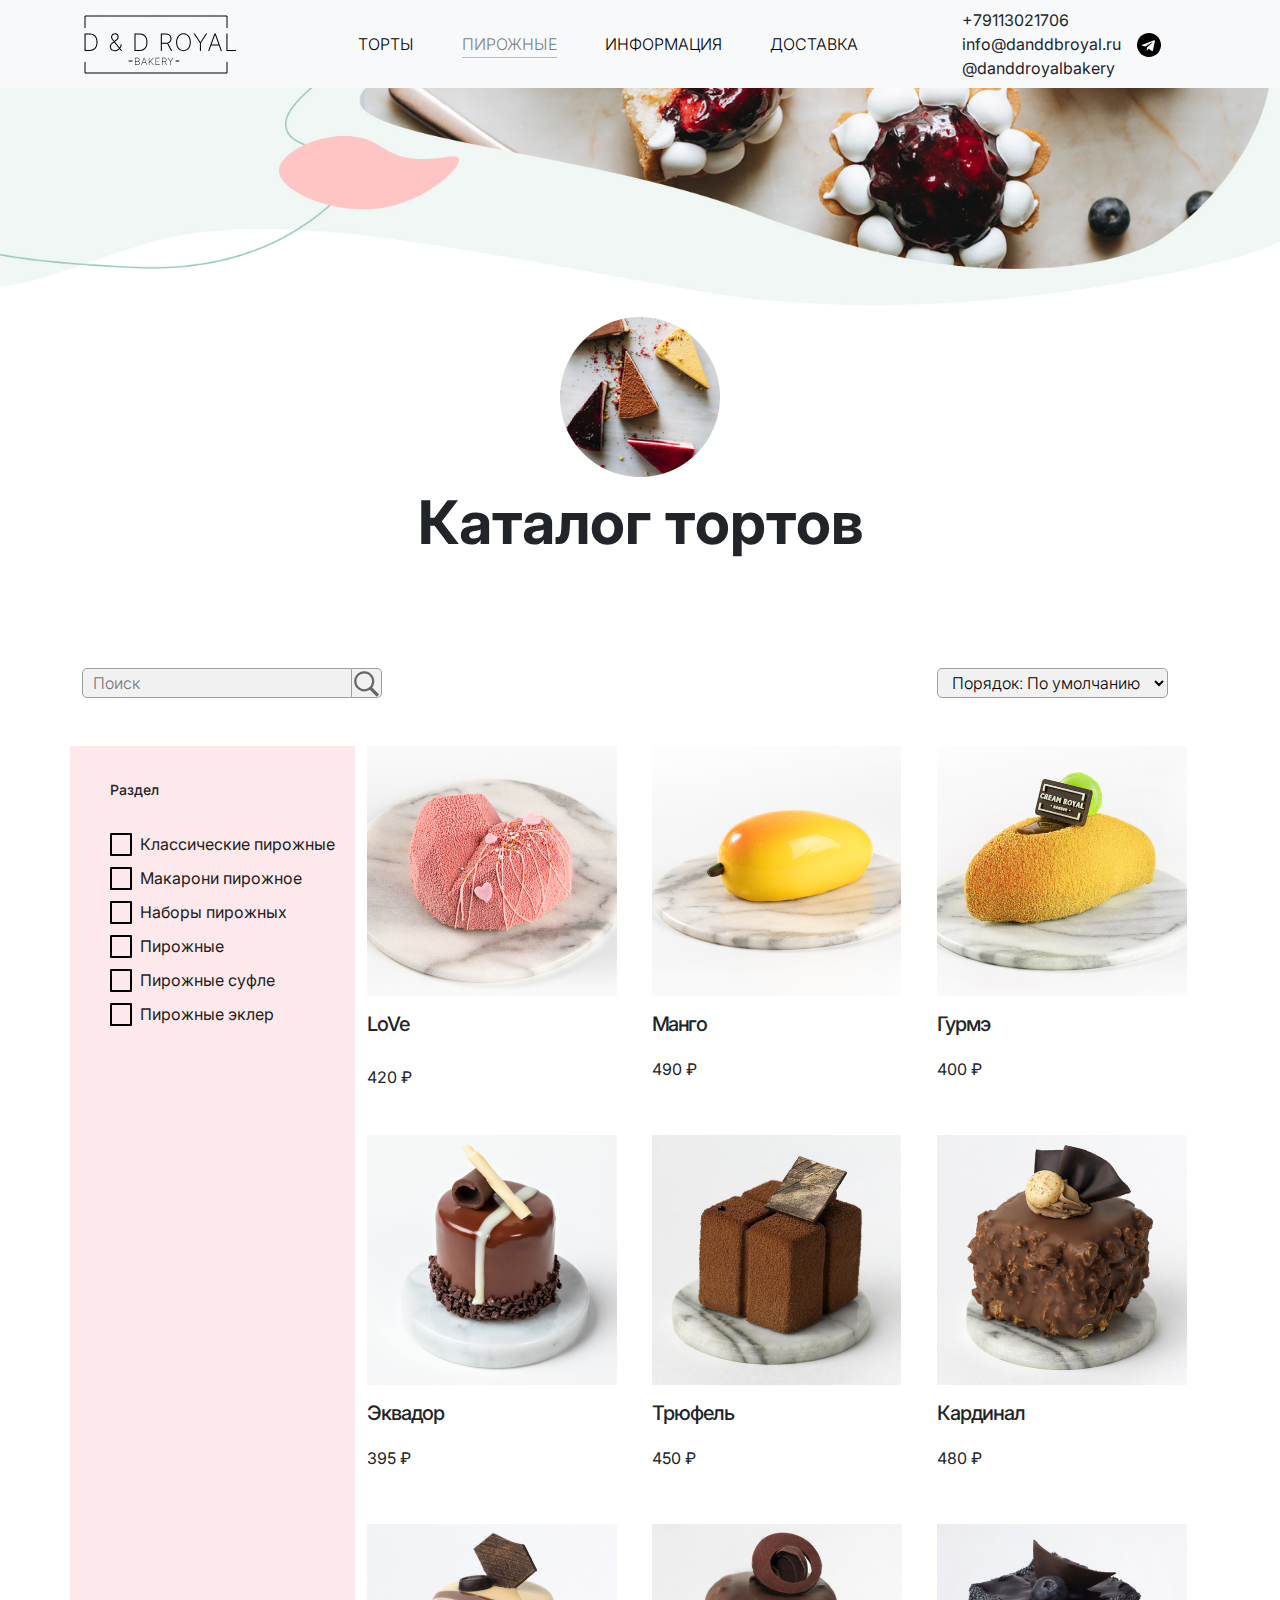
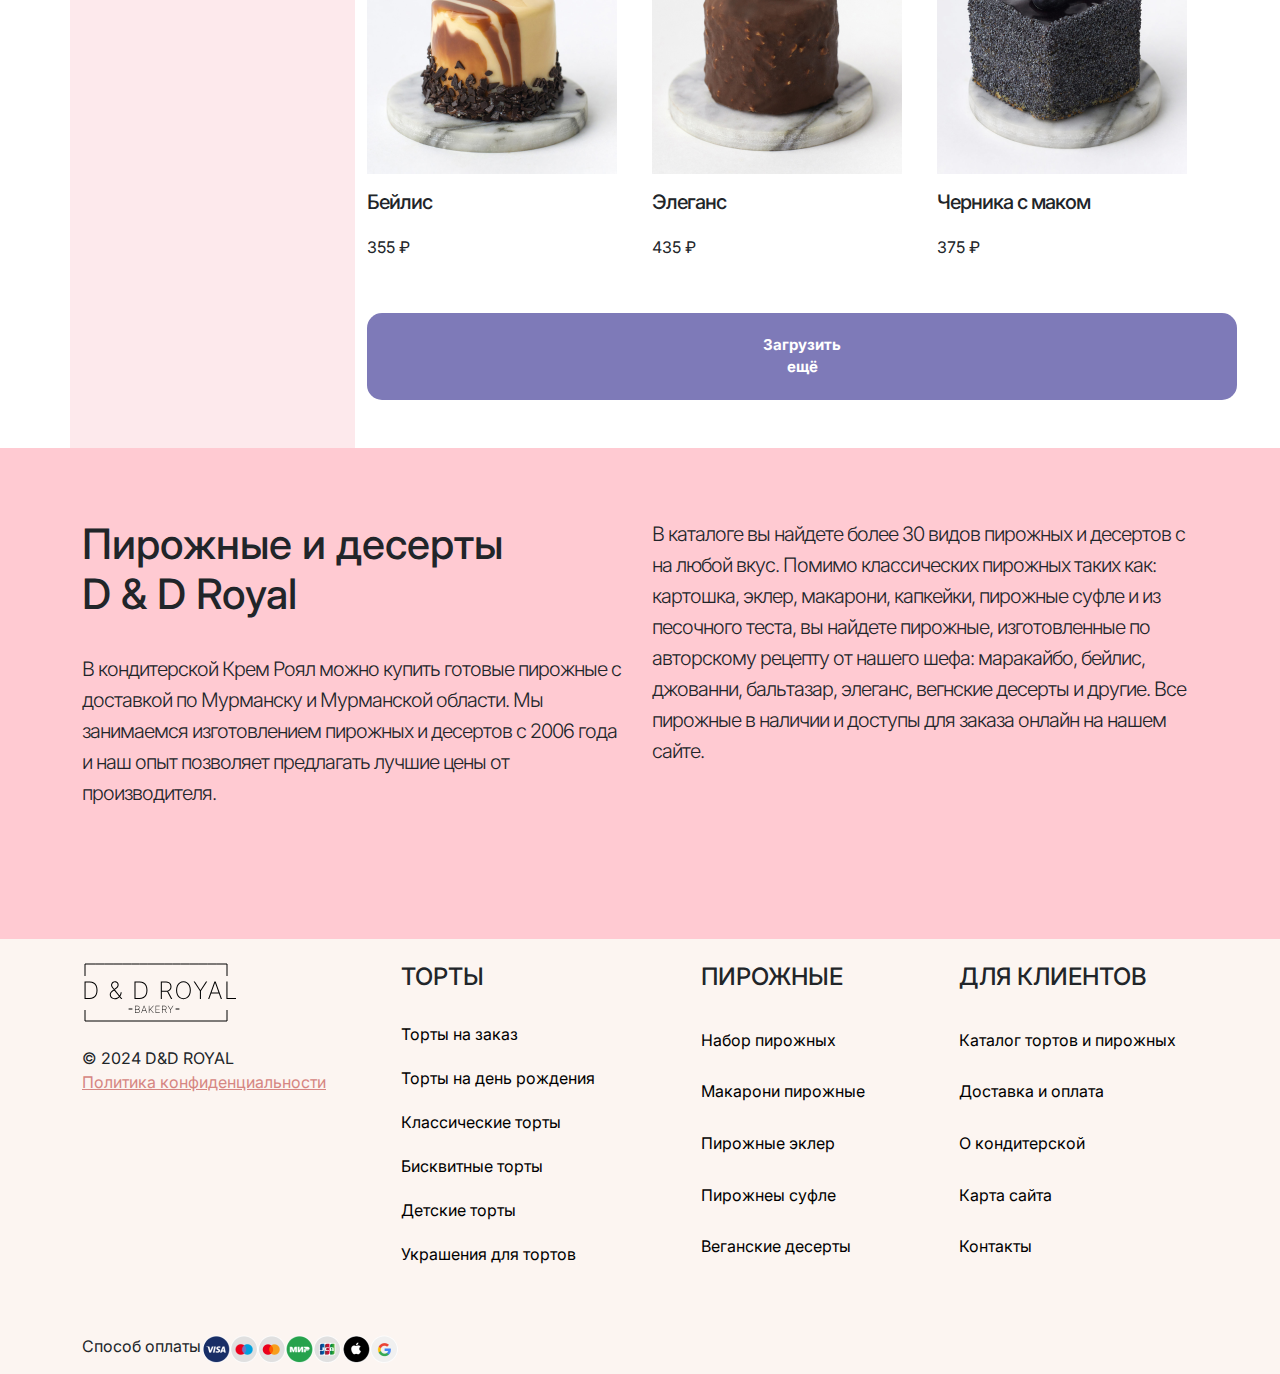
==== commit d69cb03d: "Add files via upload" ====
--- a/cakes.html
+++ b/cakes.html
@@ -111,14 +111,18 @@
       </div>
       <div class="container">
         <div class="row">
-          <div class="col-12 d-flex justify-content-center">
-            <img src="img/cakes_title.png" alt="" />
-          </div>
-          <div class="col-12 fs-60px fw-bold d-flex justify-content-center">
-            Каталог пирожных
-          </div>
-
-          <div class="col-12 d-flex justify-content-end gap-5 mt-101">
+          <div class="col-12 d-flex justify-content-center" width="100%">
+            <img src="img/kat_tort.png" alt="" />
+          </div>
+          <div
+            class="col-12 fs-60px fw-bold d-flex justify-content-center text-center"
+          >
+            Каталог тортов
+          </div>
+
+          <div
+            class="col-xxl-9 col-xl-9 col-lg-8 col-md-6 col-sm-12 col-12 btn_kat_left mt-101"
+          >
             <div class="">
               <input
                 type="text"
@@ -133,7 +137,7 @@
                 width="20"
                 height="20"
                 viewBox="0 0 50 50"
-                style="fill: #000000"
+                style="fill: #666666"
                 class="bg__input__svg"
               >
                 <path
@@ -141,6 +145,10 @@
                 ></path>
               </svg>
             </div>
+          </div>
+          <div
+            class="col-xxl-3 col-xl-3 col-lg-4 col-md-6 col-sm-12 col-12 btn_kat_right mt-101"
+          >
             <div class="mb-5">
               <select name="filter" id="#!" class="bg__cb">
                 <option value="">Порядок: По умолчанию</option>
@@ -153,7 +161,9 @@
               </select>
             </div>
           </div>
-          <div class="col-3 bg-color__cake">
+          <div
+            class="col-xxl-3 col-xl-3 col-lg-12 col-md-0 col-sm-0 col-0 bg-color__cake d-none__cake d-none__cake"
+          >
             <h6>Раздел</h6>
             <br />
             <input
@@ -204,13 +214,19 @@
             />
             <label for="myCheckBox_cake">Пирожные эклер</label>
           </div>
-          <div
-            class="col-3 width_250 d-grid justify-content-end align-items text-left mb-5"
-          >
-            <div>
-              <a
-                href="#!"
-                class="text-dark link-offset-2 link-underline link-underline-opacity-0 width_250"
+
+          <div
+            class="col-xxl-3 col-xl-3 col-lg-4 col-md-6 col-sm-6 col-12 cake__list"
+          >
+            <div class="width">
+              <a
+                href="#!"
+                class="text-dark link-offset-2 link-underline link-underline-opacity-0 width_250"
+                type="button"
+                id="btn"
+                class="btn btn-primary col-1"
+                data-bs-toggle="modal"
+                data-bs-target="#modal_love"
               >
                 <img src="img/cakes_1.png" alt="" />
                 <h5 class="mt-3 ls_5">LoVe</h5>
@@ -218,106 +234,140 @@
               </a>
             </div>
           </div>
-          <div
-            class="col-3 width_250 d-grid justify-content-end align-items text-left mb-5"
-          >
-            <a
-              href="#!"
-              class="text-dark link-offset-2 link-underline link-underline-opacity-0 width_250"
-            >
-              <img src="img/cakes_2.png" alt="" />
-              <h5 class="mt-3 ls_6">Манго</h5>
-              <h6 class="mt-4 fw-normal mb-5">490 ₽</h6>
-            </a>
-          </div>
-          <div
-            class="col-3 width_250 d-grid justify-content-end align-items text-left mb-5"
-          >
-            <a
-              href="#!"
-              class="text-dark link-offset-2 link-underline link-underline-opacity-0 width_250"
-            >
-              <img src="img/cakes_3.png" alt="" />
-              <h5 class="mt-3 ls_5">Гурмэ</h5>
-              <h6 class="mt-4 fw-normal mb-5">400 ₽</h6>
-            </a>
-          </div>
-          <div class="col-3 bg-color__cake"></div>
-          <div
-            class="col-3 width_250 d-grid justify-content-end align-items text-left mb-5"
-          >
-            <a
-              href="#!"
-              class="text-dark link-offset-2 link-underline link-underline-opacity-0 width_250"
-            >
-              <img src="img/cakes_4.png" alt="" />
-              <h5 class="mt-3 ls_5">Эквадор</h5>
-              <h6 class="mt-4 fw-normal mb-5">395 ₽</h6>
-            </a>
-          </div>
-          <div
-            class="col-3 width_250 d-grid justify-content-end align-items text-left mb-5"
-          >
-            <a
-              href="#!"
-              class="text-dark link-offset-2 link-underline link-underline-opacity-0 width_250"
-            >
-              <img src="img/cakes_5.png" alt="" />
-              <h5 class="mt-3 ls_5">Трюфель</h5>
-              <h6 class="mt-4 fw-normal mb-5">450 ₽</h6>
-            </a>
-          </div>
-          <div
-            class="col-3 width_250 d-grid justify-content-end align-items text-left mb-5"
-          >
-            <a
-              href="#!"
-              class="text-dark link-offset-2 link-underline link-underline-opacity-0 width_250"
-            >
-              <img src="img/cakes_6.png" alt="" />
-              <h5 class="mt-3 ls_5">Кардинал</h5>
-              <h6 class="mt-4 fw-normal mb-5">480 ₽</h6>
-            </a>
-          </div>
-          <div class="col-3 bg-color__cake"></div>
-          <div
-            class="col-3 width_250 d-grid justify-content-end align-items text-left mb-5"
-          >
-            <a
-              href="#!"
-              class="text-dark link-offset-2 link-underline link-underline-opacity-0 width_250"
-            >
-              <img src="img/cakes_7.png" alt="" />
-              <h5 class="mt-3 ls_5">Бейлис</h5>
-              <h6 class="mt-4 fw-normal mb-5">355 ₽</h6>
-            </a>
-          </div>
-          <div
-            class="col-3 width_250 d-grid justify-content-end align-items text-left mb-5"
-          >
-            <a
-              href="#!"
-              class="text-dark link-offset-2 link-underline link-underline-opacity-0 width_250"
-            >
-              <img src="img/cakes_8.png" alt="" />
-              <h5 class="mt-3 ls_5">Элеганс</h5>
-              <h6 class="mt-4 fw-normal mb-5">435 ₽</h6>
-            </a>
-          </div>
-          <div
-            class="col-3 width_250 d-grid justify-content-end align-items text-left mb-5"
-          >
-            <a
-              href="#!"
-              class="text-dark link-offset-2 link-underline link-underline-opacity-0 width_250"
-            >
-              <img src="img/cakes_9.png" alt="" />
-              <h5 class="mt-3 ls_5">Черника с маком</h5>
-              <h6 class="mt-4 fw-normal mb-5">375 ₽</h6>
-            </a>
-          </div>
-          <div class="col-3 bg-color__cake"></div>
-          <div class="col-9 d-flex justify-content-end mb-5">
+
+          <div
+            class="col-xxl-3 col-xl-3 col-lg-4 col-md-6 col-sm-6 col-12 cake__list"
+          >
+            <div class="width">
+              <a
+                href="#!"
+                class="text-dark link-offset-2 link-underline link-underline-opacity-0 width_250"
+              >
+                <img src="img/cakes_2.png" alt="" />
+                <h5 class="mt-3 ls_6">Манго</h5>
+                <h6 class="mt-4 fw-normal mb-5">490 ₽</h6>
+              </a>
+            </div>
+          </div>
+
+          <div
+            class="col-xxl-3 col-xl-3 col-lg-4 col-md-6 col-sm-6 col-12 cake__list"
+          >
+            <div class="width">
+              <a
+                href="#!"
+                class="text-dark link-offset-2 link-underline link-underline-opacity-0 width_250"
+              >
+                <img src="img/cakes_3.png" alt="" />
+                <h5 class="mt-3 ls_5">Гурмэ</h5>
+                <h6 class="mt-4 fw-normal mb-5">400 ₽</h6>
+              </a>
+            </div>
+          </div>
+
+          <div class="col-3 bg-color__cake d-none__cake"></div>
+
+          <div
+            class="col-xxl-3 col-xl-3 col-lg-4 col-md-6 col-sm-6 col-12 cake__list"
+          >
+            <div class="width">
+              <a
+                href="#!"
+                class="text-dark link-offset-2 link-underline link-underline-opacity-0 width_250"
+              >
+                <img src="img/cakes_4.png" alt="" />
+                <h5 class="mt-3 ls_5">Эквадор</h5>
+                <h6 class="mt-4 fw-normal mb-5">395 ₽</h6>
+              </a>
+            </div>
+          </div>
+
+          <div
+            class="col-xxl-3 col-xl-3 col-lg-4 col-md-6 col-sm-6 col-12 cake__list"
+          >
+            <div class="width">
+              <a
+                href="#!"
+                class="text-dark link-offset-2 link-underline link-underline-opacity-0 width_250"
+              >
+                <img src="img/cakes_5.png" alt="" />
+                <h5 class="mt-3 ls_5">Трюфель</h5>
+                <h6 class="mt-4 fw-normal mb-5">450 ₽</h6>
+              </a>
+            </div>
+          </div>
+
+          <div
+            class="col-xxl-3 col-xl-3 col-lg-4 col-md-6 col-sm-6 col-12 cake__list"
+          >
+            <div class="width">
+              <a
+                href="#!"
+                class="text-dark link-offset-2 link-underline link-underline-opacity-0 width_250"
+              >
+                <img src="img/cakes_6.png" alt="" />
+                <h5 class="mt-3 ls_5">Кардинал</h5>
+                <h6 class="mt-4 fw-normal mb-5">480 ₽</h6>
+              </a>
+            </div>
+          </div>
+
+          <div
+            class="col-xxl-3 col-xl-3 col-lg-12 col-md-0 col-sm-0 col-0 bg-color__cake d-none__cake"
+          ></div>
+
+          <div
+            class="col-xxl-3 col-xl-3 col-lg-4 col-md-6 col-sm-6 col-12 cake__list"
+          >
+            <div class="width">
+              <a
+                href="#!"
+                class="text-dark link-offset-2 link-underline link-underline-opacity-0 width_250"
+              >
+                <img src="img/cakes_7.png" alt="" />
+                <h5 class="mt-3 ls_5">Бейлис</h5>
+                <h6 class="mt-4 fw-normal mb-5">355 ₽</h6>
+              </a>
+            </div>
+          </div>
+
+          <div
+            class="col-xxl-3 col-xl-3 col-lg-4 col-md-6 col-sm-6 col-12 cake__list"
+          >
+            <div class="width">
+              <a
+                href="#!"
+                class="text-dark link-offset-2 link-underline link-underline-opacity-0 width_250"
+              >
+                <img src="img/cakes_8.png" alt="" />
+                <h5 class="mt-3 ls_5">Элеганс</h5>
+                <h6 class="mt-4 fw-normal mb-5">435 ₽</h6>
+              </a>
+            </div>
+          </div>
+
+          <div
+            class="col-xxl-3 col-xl-3 col-lg-4 col-md-6 col-sm-6 col-12 cake__list"
+          >
+            <div class="width">
+              <a
+                href="#!"
+                class="text-dark link-offset-2 link-underline link-underline-opacity-0 width_250"
+              >
+                <img src="img/cakes_9.png" alt="" />
+                <h5 class="mt-3 ls_5">Черника с маком</h5>
+                <h6 class="mt-4 fw-normal mb-5">375 ₽</h6>
+              </a>
+            </div>
+          </div>
+
+          <div
+            class="col-xxl-3 col-xl-3 col-lg-12 col-md-0 col-sm-0 col-0 bg-color__cake d-none__cake"
+          ></div>
+
+          <div
+            class="col-xxl-9 col-xl-9 col-lg-12 col-md-12 col-sm-12 col-12 mb-5 btn_stil_div"
+          >
             <button class="btn_stil">Загрузить ещё</button>
           </div>
         </div>
@@ -326,7 +376,7 @@
     <section class="bg__ready pb-122">
       <div class="container">
         <div class="row">
-          <div class="col-6">
+          <div class="col-xxl-6 col-xl-6 col-lg-12 col-md-12 col-sm-12 col-12">
             <h2 class="ready__title">Пирожные и десерты <br />D & D Royal</h2>
             <h5 class="ready__text__left fs-5 ls_5">
               В кондитерской Крем Роял можно купить готовые пирожные с доставкой
@@ -335,7 +385,7 @@
               лучшие цены от производителя.
             </h5>
           </div>
-          <div class="col-6">
+          <div class="col-xxl-6 col-xl-6 col-lg-12 col-md-12 col-sm-12 col-12">
             <h5 class="ready__text__right fs-5 ls_5">
               В каталоге вы найдете более 30 видов пирожных и десертов с на
               любой вкус. Помимо классических пирожных таких как: картошка,
@@ -352,14 +402,18 @@
     <footer class="bg_footer pt-4">
       <div class="container">
         <div class="row">
-          <div class="col-3">
+          <div
+            class="col-xxl-3 col-xl-3 col-lg-3 col-md-4 col-sm-6 col-12 footer_margin"
+          >
             <a href="index.html">
               <img class="mb-4" src="./img/LOGO.svg" alt="" />
             </a>
             <p class="m-0">© 2024 D&D ROYAL</p>
             <a class="color__pol" href="#!">Политика конфиденциальности</a>
           </div>
-          <div class="col-3 d-grid">
+          <div
+            class="col-xxl-3 col-xl-3 col-lg-3 col-md-4 col-sm-6 col-12 d-grid justify-content-center"
+          >
             <h4 class="mb-6">ТОРТЫ</h4>
             <a class="mb-7 text-black text-decoration-none" href=""
               >Торты на заказ</a
@@ -380,37 +434,45 @@
               >Украшения для тортов</a
             >
           </div>
-          <div class="col-3 d-grid">
-            <h4>ПИРОЖНЫЕ</h4>
-            <a class="text-black text-decoration-none" href=""
+          <div
+            class="col-xxl-3 col-xl-3 col-lg-3 col-md-4 col-sm-6 col-12 d-grid justify-content-center"
+          >
+            <h4 class="mb-sm-6">ПИРОЖНЫЕ</h4>
+            <a class="mb-sm-7 text-black text-decoration-none" href=""
               >Набор пирожных</a
             >
-            <a class="text-black text-decoration-none" href=""
+            <a class="mb-sm-7 text-black text-decoration-none" href=""
               >Макарони пирожные</a
             >
-            <a class="text-black text-decoration-none" href=""
+            <a class="mb-sm-7 text-black text-decoration-none" href=""
               >Пирожные эклер</a
             >
-            <a class="text-black text-decoration-none" href=""
+            <a class="mb-sm-7 text-black text-decoration-none" href=""
               >Пирожнеы суфле</a
             >
-            <a class="text-black text-decoration-none" href=""
+            <a class="mb-sm-7 text-black text-decoration-none" href=""
               >Веганские десерты</a
             >
           </div>
-          <div class="col-3 d-grid">
-            <h4>ДЛЯ КЛИЕНТОВ</h4>
-            <a class="text-black text-decoration-none" href=""
+          <div
+            class="col-xxl-3 col-xl-3 col-lg-3 col-md-3 col-sm-6 col-12 d-grid justify-content-center"
+          >
+            <h4 class="mb-sm-6">ДЛЯ КЛИЕНТОВ</h4>
+            <a class="mb-sm-7 text-black text-decoration-none" href=""
               >Каталог тортов и пирожных</a
             >
-            <a class="text-black text-decoration-none" href=""
+            <a class="mb-sm-7 text-black text-decoration-none" href=""
               >Доставка и оплата</a
             >
-            <a class="text-black text-decoration-none" href=""
+            <a class="mb-sm-7 text-black text-decoration-none" href=""
               >О кондитерской</a
             >
-            <a class="text-black text-decoration-none" href="">Карта сайта</a>
-            <a class="text-black text-decoration-none" href="">Контакты</a>
+            <a class="mb-sm-7 text-black text-decoration-none" href=""
+              >Карта сайта</a
+            >
+            <a class="mb-sm-7 text-black text-decoration-none" href=""
+              >Контакты</a
+            >
           </div>
           <div class="col-12 d-flex mt-5">
             <p>Способ оплаты</p>
--- a/css/style.css
+++ b/css/style.css
@@ -75,8 +75,8 @@
   background-color: #7e7ab8;
 
   @media (max-width: 575px) {
-    width: 200px;
-    left: -70px;
+    width: 190px;
+    left: -49px;
   }
 }
 
@@ -89,8 +89,8 @@
   background-color: #acacac;
 
   @media (max-width: 575px) {
-    width: 200px;
-    left: -37px;
+    width: 190px;
+    left: -25px;
   }
 }
 
@@ -339,6 +339,12 @@
   }
 }
 
+.mt-sm-5 {
+  @media (max-width: 765px) {
+    margin-top: 10px;
+  }
+}
+
 .mb-7 {
   margin-bottom: 20px;
 }
@@ -679,3 +685,16 @@
   width: 250px;
   height: 389px;
 }
+
+.title__text__main {
+  @media (max-width: 577px) {
+    font-size: 50px !important;
+    margin-top: 120px !important;
+  }
+}
+
+.image__main {
+  @media (max-width: 990px) {
+    display: none !important;
+  }
+}
